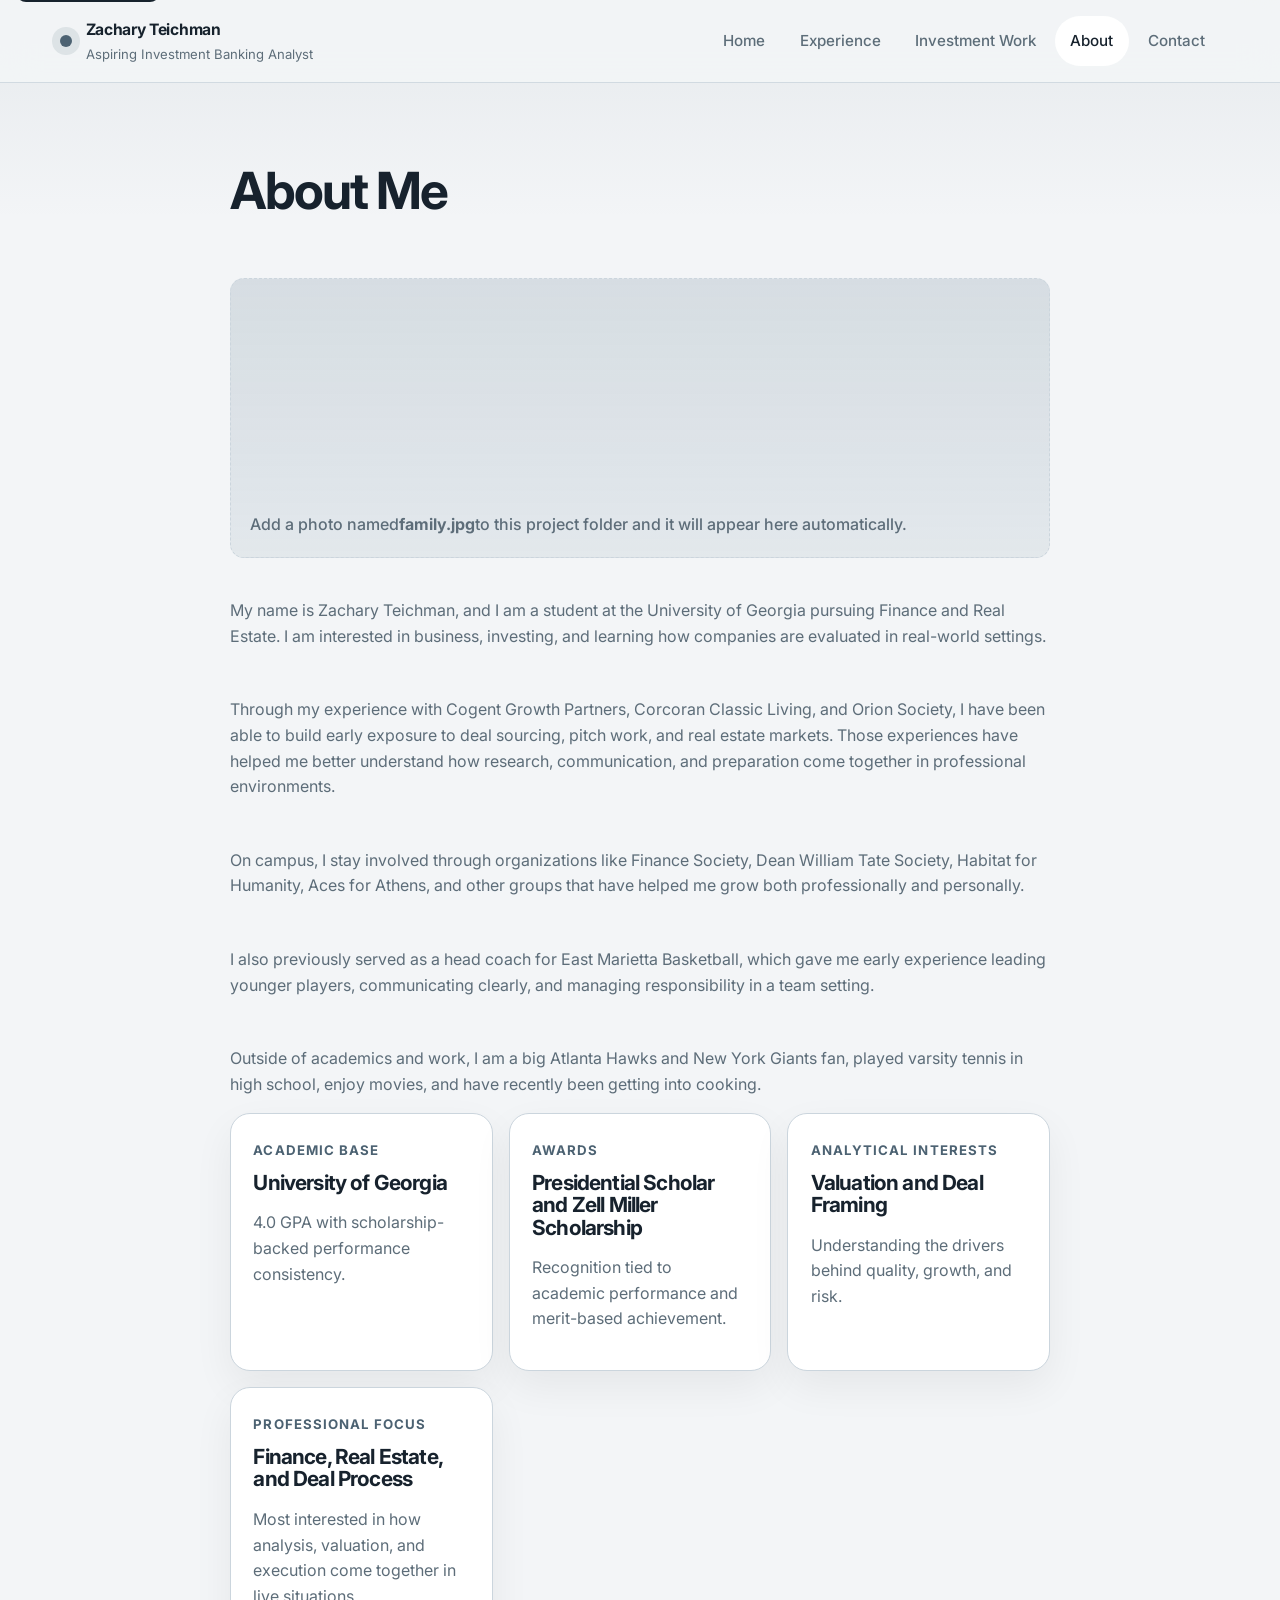
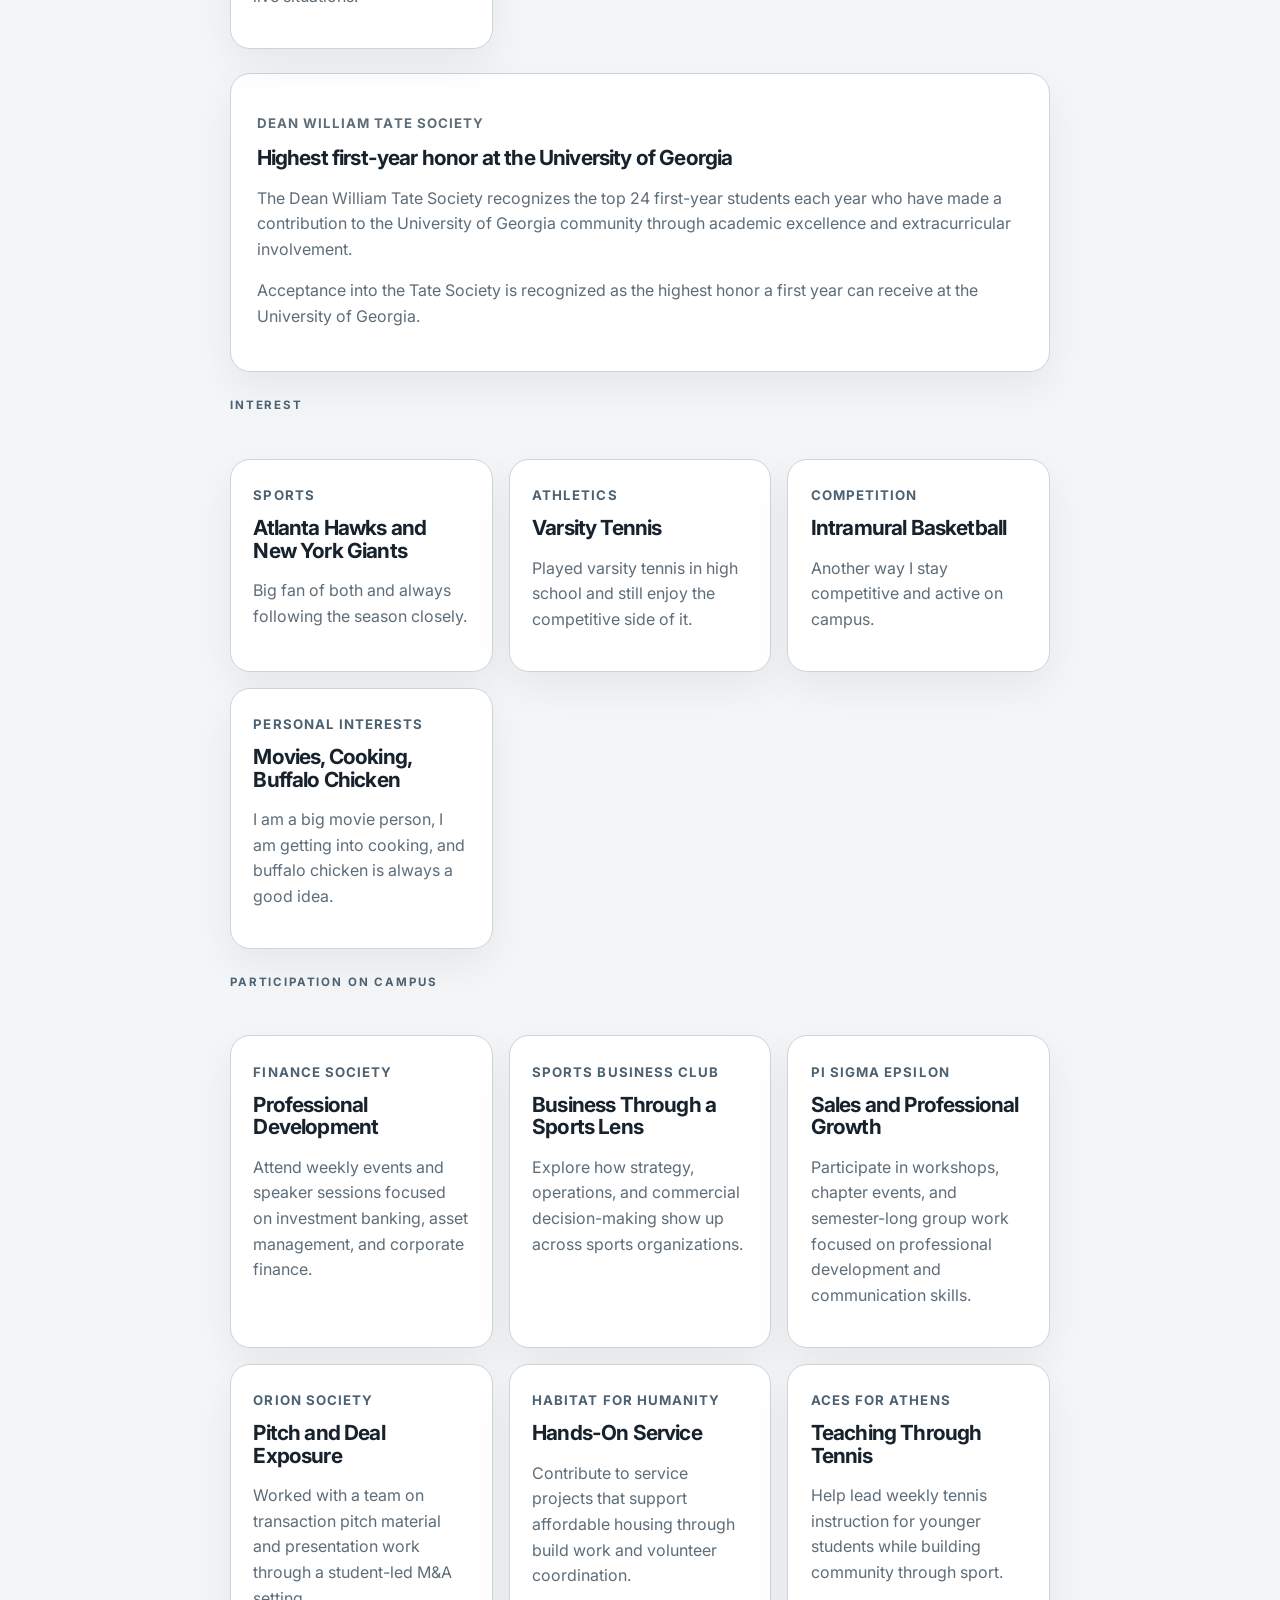
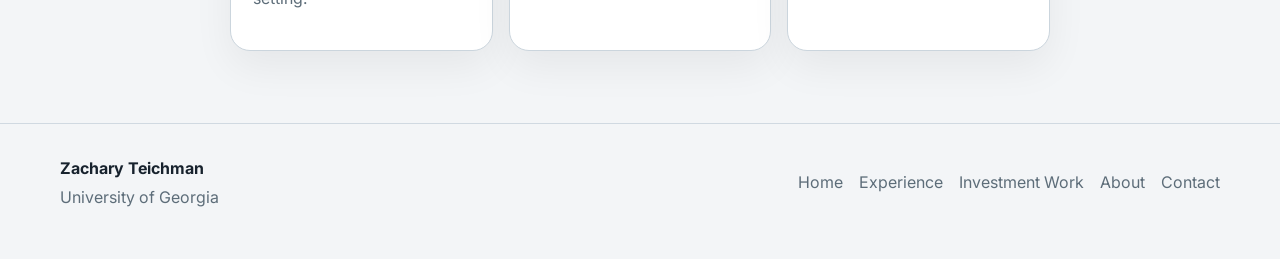
==== about.html @ c710f688 "Initial portfolio site" ====
<!DOCTYPE html>
<html lang="en">
  <head>
    <meta charset="UTF-8" />
    <meta name="viewport" content="width=device-width, initial-scale=1.0" />
    <title>About | Zachary Teichman</title>
    <meta
      name="description"
      content="About Zachary Teichman, an aspiring investment banking analyst focused on finance, valuation, and deal process."
    />
    <link rel="preconnect" href="https://fonts.googleapis.com" />
    <link rel="preconnect" href="https://fonts.gstatic.com" crossorigin />
    <link
      href="https://fonts.googleapis.com/css2?family=Inter:wght@400;500;600;700;800&display=swap"
      rel="stylesheet"
    />
    <link rel="stylesheet" href="styles.css" />
    <script defer src="script.js"></script>
  </head>
  <body data-page="about">
    <a class="skip-link" href="#main">Skip to content</a>
    <header class="site-header">
      <div class="container header-inner">
        <a class="brand" href="index.html" aria-label="Zachary Teichman home">
          <span class="brand-mark"></span>
          <span class="brand-text">
            <strong>Zachary Teichman</strong>
            <span>Aspiring Investment Banking Analyst</span>
          </span>
        </a>
        <button
          class="nav-toggle"
          type="button"
          aria-expanded="false"
          aria-controls="site-nav"
          aria-label="Open navigation"
        >
          <span></span>
          <span></span>
        </button>
        <nav class="site-nav" id="site-nav" aria-label="Primary">
          <a href="index.html">Home</a>
          <a href="experience.html">Experience</a>
          <a href="investment-work.html">Investment Work</a>
          <a href="about.html">About</a>
          <a href="contact.html">Contact</a>
        </nav>
      </div>
    </header>

    <main id="main" class="page-main">
      <section class="page-hero">
        <div class="container narrow">
          <h1>About Me</h1>
        </div>
      </section>

      <section class="section">
        <div class="container narrow">
          <section class="about-photo-block">
            <div class="about-photo-card">
              <img
                class="family-photo-image"
                src="family.jpg"
                alt="Zachary Teichman with family"
              />
              <div class="family-photo-placeholder">
                Add a photo named <strong>family.jpg</strong> to this project folder
                and it will appear here automatically.
              </div>
            </div>
          </section>

          <div class="body-copy">
            <p>
              My name is Zachary Teichman, and I am a student at the University of
              Georgia pursuing Finance and Real Estate. I am interested in business,
              investing, and learning how companies are evaluated in real-world
              settings.
            </p>
            <p>
              Through my experience with Cogent Growth Partners, Corcoran Classic
              Living, and Orion Society, I have been able to build early exposure to
              deal sourcing, pitch work, and real estate markets. Those experiences
              have helped me better understand how research, communication, and
              preparation come together in professional environments.
            </p>
            <p>
              On campus, I stay involved through organizations like Finance Society,
              Dean William Tate Society, Habitat for Humanity, Aces for Athens, and
              other groups that have helped me grow both professionally and
              personally.
            </p>
            <p>
              I also previously served as a head coach for East Marietta Basketball,
              which gave me early experience leading younger players, communicating
              clearly, and managing responsibility in a team setting.
            </p>
            <p>
              Outside of academics and work, I am a big Atlanta Hawks and New York
              Giants fan, played varsity tennis in high school, enjoy movies, and
              have recently been getting into cooking.
            </p>
          </div>

          <div class="detail-grid">
            <article class="info-card">
              <span class="info-kicker">Academic Base</span>
              <h3>University of Georgia</h3>
              <p>4.0 GPA with scholarship-backed performance consistency.</p>
            </article>
            <article class="info-card">
              <span class="info-kicker">Awards</span>
              <h3>Presidential Scholar and Zell Miller Scholarship</h3>
              <p>Recognition tied to academic performance and merit-based achievement.</p>
            </article>
            <article class="info-card">
              <span class="info-kicker">Analytical Interests</span>
              <h3>Valuation and Deal Framing</h3>
              <p>Understanding the drivers behind quality, growth, and risk.</p>
            </article>
            <article class="info-card">
              <span class="info-kicker">Professional Focus</span>
              <h3>Finance, Real Estate, and Deal Process</h3>
              <p>Most interested in how analysis, valuation, and execution come together in live situations.</p>
            </article>
          </div>

          <article class="analysis-card about-highlight">
            <div class="analysis-header">
              <div>
                <p class="info-kicker">Dean William Tate Society</p>
                <h2>Highest first-year honor at the University of Georgia</h2>
              </div>
            </div>
            <p>
              The Dean William Tate Society recognizes the top 24 first-year
              students each year who have made a contribution to the University of
              Georgia community through academic excellence and extracurricular
              involvement.
            </p>
            <p>
              Acceptance into the Tate Society is recognized as the highest honor a
              first year can receive at the University of Georgia.
            </p>
          </article>

          <section class="about-personal">
            <div class="section-heading">
              <p class="eyebrow">Interest</p>
            </div>
            <div class="detail-grid">
              <article class="info-card">
                <span class="info-kicker">Sports</span>
                <h3>Atlanta Hawks and New York Giants</h3>
                <p>Big fan of both and always following the season closely.</p>
              </article>
              <article class="info-card">
                <span class="info-kicker">Athletics</span>
                <h3>Varsity Tennis</h3>
                <p>Played varsity tennis in high school and still enjoy the competitive side of it.</p>
              </article>
              <article class="info-card">
                <span class="info-kicker">Competition</span>
                <h3>Intramural Basketball</h3>
                <p>Another way I stay competitive and active on campus.</p>
              </article>
              <article class="info-card">
                <span class="info-kicker">Personal Interests</span>
                <h3>Movies, Cooking, Buffalo Chicken</h3>
                <p>I am a big movie person, I am getting into cooking, and buffalo chicken is always a good idea.</p>
              </article>
            </div>
          </section>

          <section class="about-personal">
            <div class="section-heading">
              <p class="eyebrow">Participation on Campus</p>
            </div>
            <div class="detail-grid">
              <article class="info-card">
                <span class="info-kicker">Finance Society</span>
                <h3>Professional Development</h3>
                <p>
                  Attend weekly events and speaker sessions focused on investment
                  banking, asset management, and corporate finance.
                </p>
              </article>
              <article class="info-card">
                <span class="info-kicker">Sports Business Club</span>
                <h3>Business Through a Sports Lens</h3>
                <p>
                  Explore how strategy, operations, and commercial decision-making
                  show up across sports organizations.
                </p>
              </article>
              <article class="info-card">
                <span class="info-kicker">Pi Sigma Epsilon</span>
                <h3>Sales and Professional Growth</h3>
                <p>
                  Participate in workshops, chapter events, and semester-long group
                  work focused on professional development and communication skills.
                </p>
              </article>
              <article class="info-card">
                <span class="info-kicker">Orion Society</span>
                <h3>Pitch and Deal Exposure</h3>
                <p>
                  Worked with a team on transaction pitch material and presentation
                  work through a student-led M&amp;A setting.
                </p>
              </article>
              <article class="info-card">
                <span class="info-kicker">Habitat for Humanity</span>
                <h3>Hands-On Service</h3>
                <p>
                  Contribute to service projects that support affordable housing
                  through build work and volunteer coordination.
                </p>
              </article>
              <article class="info-card">
                <span class="info-kicker">Aces for Athens</span>
                <h3>Teaching Through Tennis</h3>
                <p>
                  Help lead weekly tennis instruction for younger students while
                  building community through sport.
                </p>
              </article>
            </div>
          </section>
        </div>
      </section>
    </main>

    <footer class="site-footer">
      <div class="container footer-inner">
        <div>
          <strong>Zachary Teichman</strong>
          <p>University of Georgia</p>
        </div>
        <div class="footer-links">
          <a href="index.html">Home</a>
          <a href="experience.html">Experience</a>
          <a href="investment-work.html">Investment Work</a>
          <a href="about.html">About</a>
          <a href="contact.html">Contact</a>
        </div>
      </div>
    </footer>
  </body>
</html>
---- styles.css ----
:root {
  --bg: #f3f5f7;
  --surface: #ffffff;
  --surface-alt: #e9eef2;
  --text: #17222d;
  --muted: #5d6d79;
  --line: #cbd5dd;
  --accent: #4c6272;
  --accent-soft: rgba(76, 98, 114, 0.12);
  --container: 1160px;
  --container-narrow: 820px;
  --radius: 20px;
  --shadow: 0 16px 40px rgba(20, 20, 20, 0.06);
}

*,
*::before,
*::after {
  box-sizing: border-box;
}

html {
  scroll-behavior: smooth;
}

body {
  margin: 0;
  min-width: 320px;
  font-family: "Inter", system-ui, sans-serif;
  background:
    linear-gradient(180deg, rgba(76, 98, 114, 0.08), transparent 220px),
    var(--bg);
  color: var(--text);
  line-height: 1.6;
}

a {
  color: inherit;
  text-decoration: none;
}

img {
  max-width: 100%;
  display: block;
}

button,
a {
  -webkit-tap-highlight-color: transparent;
}

.skip-link {
  position: absolute;
  left: 1rem;
  top: -3rem;
  padding: 0.75rem 1rem;
  background: var(--text);
  color: #fff;
  border-radius: 10px;
  z-index: 100;
}

.skip-link:focus {
  top: 1rem;
}

.container {
  width: min(calc(100% - 2rem), var(--container));
  margin: 0 auto;
}

.narrow {
  width: min(100%, var(--container-narrow));
}

.site-header {
  position: sticky;
  top: 0;
  z-index: 20;
  border-bottom: 1px solid rgba(203, 213, 221, 0.85);
  background: rgba(243, 245, 247, 0.9);
  backdrop-filter: blur(18px);
}

.header-inner {
  display: flex;
  align-items: center;
  justify-content: space-between;
  gap: 1rem;
  padding: 1rem 0;
}

.brand {
  display: inline-flex;
  align-items: center;
  gap: 0.85rem;
  min-width: 0;
}

.brand-mark {
  width: 12px;
  height: 12px;
  flex: 0 0 auto;
  border-radius: 999px;
  background: var(--accent);
  box-shadow: 0 0 0 8px var(--accent-soft);
}

.brand-text {
  display: grid;
  gap: 0.12rem;
}

.brand-text strong {
  font-size: 0.98rem;
  letter-spacing: -0.02em;
}

.brand-text span:last-child {
  color: var(--muted);
  font-size: 0.82rem;
}

.site-nav {
  display: flex;
  align-items: center;
  gap: 0.25rem;
}

.site-nav a {
  padding: 0.8rem 0.95rem;
  border-radius: 999px;
  color: var(--muted);
  font-size: 0.95rem;
  font-weight: 500;
  transition: color 180ms ease, background-color 180ms ease;
}

.site-nav a:hover,
.site-nav a:focus-visible,
.site-nav a.is-active {
  color: var(--text);
  background: var(--surface);
}

.nav-toggle {
  display: none;
  width: 48px;
  height: 48px;
  padding: 0;
  border: 1px solid var(--line);
  border-radius: 14px;
  background: var(--surface);
  align-items: center;
  justify-content: center;
  flex-direction: column;
  gap: 5px;
  cursor: pointer;
}

.nav-toggle span {
  width: 18px;
  height: 2px;
  background: var(--text);
  transition: transform 180ms ease, opacity 180ms ease;
}

.hero,
.page-hero {
  padding: 5rem 0 2.5rem;
}

.page-hero:has(h1:only-child) {
  padding-bottom: 1.25rem;
}

.hero-grid {
  display: grid;
  grid-template-columns: minmax(0, 1.45fr) minmax(300px, 0.8fr);
  gap: 2rem;
  align-items: end;
}

.hero-name-row {
  display: grid;
  grid-template-columns: minmax(0, 1fr) 220px;
  gap: 1.5rem;
  align-items: start;
}

.eyebrow {
  margin: 0 0 1rem;
  color: var(--accent);
  text-transform: uppercase;
  letter-spacing: 0.16em;
  font-size: 0.72rem;
  font-weight: 700;
}

h1,
h2,
h3 {
  margin: 0;
  letter-spacing: -0.04em;
  line-height: 1.08;
}

h1 {
  max-width: 11ch;
  font-size: clamp(3rem, 7vw, 5.9rem);
}

.hero-title {
  margin: 1rem 0 0.4rem;
  font-size: 1.2rem;
  font-weight: 700;
}

.hero-subtitle,
.hero-value,
.hero-note,
.page-intro,
.body-copy p,
.info-card p,
.feature-card p,
.work-card p,
.analysis-card p,
.bullet-list,
.idea-row span {
  color: var(--muted);
}

.hero-subtitle,
.hero-value,
.hero-note,
.page-intro {
  max-width: 62ch;
  font-size: 1.05rem;
}

.hero-value {
  margin-top: 1.25rem;
}

.hero-note {
  margin-top: 1rem;
}

.hero-actions {
  display: flex;
  flex-wrap: wrap;
  gap: 0.9rem;
  margin-top: 2rem;
}

.button {
  display: inline-flex;
  align-items: center;
  justify-content: center;
  min-height: 48px;
  padding: 0.9rem 1.25rem;
  border-radius: 999px;
  font-weight: 600;
  transition: transform 180ms ease, background-color 180ms ease, color 180ms ease;
}

.button:hover,
.button:focus-visible {
  transform: translateY(-1px);
}

.button-primary {
  background: var(--text);
  color: #fff;
}

.button-secondary {
  border: 1px solid var(--line);
  background: var(--surface);
}

.hero-panel,
.info-card,
.feature-card,
.work-card,
.analysis-card,
.contact-card,
.timeline-item {
  background: var(--surface);
  border: 1px solid var(--line);
  border-radius: var(--radius);
  box-shadow: var(--shadow);
}

.hero-panel {
  display: grid;
  gap: 1rem;
  padding: 1.5rem;
}

.snapshot-shell {
  display: grid;
  gap: 0.85rem;
}

.headshot-placeholder {
  min-height: 360px;
  display: flex;
  align-items: flex-end;
  padding: 1.2rem;
  border: 1px dashed var(--line);
  border-radius: calc(var(--radius) - 6px);
  background:
    linear-gradient(180deg, rgba(76, 98, 114, 0.12), rgba(23, 34, 45, 0.03)),
    var(--surface-alt);
  color: var(--muted);
  font-weight: 500;
}

.headshot-image {
  display: none;
  width: 100%;
  min-height: 360px;
  max-height: 460px;
  object-fit: cover;
  object-position: center top;
  border: 1px solid var(--line);
  border-radius: calc(var(--radius) - 6px);
}

.hero-headshot {
  min-height: auto;
  height: 260px;
  max-height: none;
  box-shadow: var(--shadow);
}

.hero-headshot-placeholder {
  min-height: 260px;
}

.panel-label,
.info-kicker,
.role-meta,
.text-link {
  font-size: 0.83rem;
  font-weight: 700;
  letter-spacing: 0.08em;
  text-transform: uppercase;
}

.panel-label,
.info-kicker {
  color: var(--accent);
}

.metric-list {
  display: grid;
  gap: 1rem;
  margin: 1rem 0 0;
}

.metric-list div {
  padding-top: 1rem;
  border-top: 1px solid var(--line);
}

.metric-list dt {
  margin-bottom: 0.35rem;
  font-size: 0.82rem;
  font-weight: 700;
  letter-spacing: 0.08em;
  text-transform: uppercase;
  color: var(--muted);
}

.metric-list dd {
  margin: 0;
  font-weight: 600;
}

.section {
  padding: 2.5rem 0;
}

.section-alt {
  background: linear-gradient(180deg, rgba(233, 238, 242, 0.92), rgba(233, 238, 242, 0.55));
  border-top: 1px solid rgba(203, 213, 221, 0.75);
  border-bottom: 1px solid rgba(203, 213, 221, 0.75);
}

.section-heading {
  display: grid;
  gap: 0.75rem;
  margin-bottom: 1.75rem;
}

.section-heading h2,
.page-hero h1 {
  max-width: 16ch;
  font-size: clamp(2rem, 4vw, 3.5rem);
}

.section-heading-inline {
  grid-template-columns: minmax(0, 1fr) auto;
  align-items: end;
}

.text-link {
  color: var(--text);
}

.proof-grid,
.feature-grid,
.work-grid,
.detail-grid {
  display: grid;
  grid-template-columns: repeat(12, minmax(0, 1fr));
  gap: 1rem;
}

.proof-grid .info-card {
  grid-column: span 4;
}

.feature-grid .feature-card,
.work-grid .work-card,
.detail-grid .info-card {
  grid-column: span 4;
}

.info-card,
.feature-card,
.work-card {
  padding: 1.4rem;
}

.info-card h3,
.feature-card h3,
.work-card h3,
.analysis-card h2,
.timeline-item h2 {
  margin-top: 0.6rem;
  font-size: 1.3rem;
}

.feature-index {
  display: inline-flex;
  align-items: center;
  justify-content: center;
  width: 2.4rem;
  height: 2.4rem;
  border-radius: 999px;
  background: var(--accent-soft);
  color: var(--accent);
  font-weight: 800;
}

.page-main {
  padding-bottom: 2rem;
}

.timeline {
  display: grid;
  gap: 1.25rem;
}

.timeline-item,
.analysis-card,
.contact-card {
  padding: 1.6rem;
}

.role-header,
.analysis-header,
.contact-row,
.idea-row {
  display: flex;
  align-items: baseline;
  justify-content: space-between;
  gap: 1rem;
}

.role-meta {
  color: var(--muted);
}

.bullet-list {
  margin: 1.25rem 0 0;
  padding-left: 1.2rem;
}

.bullet-list li + li {
  margin-top: 0.7rem;
}

.compact {
  margin-top: 0.85rem;
}

.analysis-card + .analysis-card {
  margin-top: 1rem;
}

.about-highlight,
.about-personal {
  margin-top: 1.5rem;
}

.about-photo-block {
  margin-bottom: 1.5rem;
}

.about-photo-card {
  overflow: hidden;
}

.family-photo-image {
  display: none;
  width: 100%;
  max-height: 520px;
  object-fit: cover;
  object-position: center;
  border-radius: calc(var(--radius) - 2px);
}

.family-photo-placeholder {
  display: flex;
  align-items: flex-end;
  min-height: 280px;
  padding: 1.2rem;
  border: 1px dashed var(--line);
  border-radius: calc(var(--radius) - 6px);
  background:
    linear-gradient(180deg, rgba(76, 98, 114, 0.12), rgba(23, 34, 45, 0.03)),
    var(--surface-alt);
  color: var(--muted);
  font-weight: 500;
}

.analysis-grid {
  display: grid;
  grid-template-columns: repeat(2, minmax(0, 1fr));
  gap: 1.25rem;
  margin-top: 1.25rem;
}

.analysis-grid section {
  padding-top: 1rem;
  border-top: 1px solid var(--line);
}

.analysis-grid h3 {
  font-size: 1rem;
}

.idea-list {
  display: grid;
  gap: 0.9rem;
  margin-top: 1.25rem;
}

.idea-row {
  padding-top: 0.9rem;
  border-top: 1px solid var(--line);
}

.body-copy {
  display: grid;
  gap: 1rem;
}

.contact-card {
  display: grid;
  gap: 1rem;
}

.contact-row {
  padding-top: 0.9rem;
  border-top: 1px solid var(--line);
}

.contact-row:first-child {
  padding-top: 0;
  border-top: 0;
}

.contact-row span {
  color: var(--muted);
  text-transform: uppercase;
  letter-spacing: 0.08em;
  font-size: 0.8rem;
  font-weight: 700;
}

.contact-row a {
  font-weight: 600;
  color: var(--accent);
  text-decoration: underline;
  text-decoration-color: rgba(76, 98, 114, 0.35);
  text-underline-offset: 0.18em;
  transition: color 180ms ease, text-decoration-color 180ms ease;
}

.contact-row a:hover,
.contact-row a:focus-visible {
  color: var(--text);
  text-decoration-color: var(--accent);
}

.site-footer {
  padding: 2rem 0 3rem;
  border-top: 1px solid rgba(203, 213, 221, 0.85);
}

.footer-inner {
  display: flex;
  align-items: center;
  justify-content: space-between;
  gap: 1rem;
}

.footer-inner p {
  margin: 0.25rem 0 0;
  color: var(--muted);
}

.footer-links {
  display: flex;
  flex-wrap: wrap;
  justify-content: flex-end;
  gap: 1rem;
  color: var(--muted);
}

:focus-visible {
  outline: 3px solid rgba(76, 98, 114, 0.35);
  outline-offset: 3px;
}

@media (max-width: 960px) {
  .hero-grid,
  .section-heading-inline,
  .analysis-grid {
    grid-template-columns: 1fr;
  }

  .hero-name-row {
    grid-template-columns: 1fr;
  }

  .hero-headshot,
  .hero-headshot-placeholder {
    max-width: 260px;
  }

  .proof-grid .info-card,
  .feature-grid .feature-card,
  .work-grid .work-card,
  .detail-grid .info-card {
    grid-column: span 6;
  }
}

@media (max-width: 760px) {
  .site-nav {
    position: absolute;
    inset: calc(100% + 0.75rem) 1rem auto;
    display: none;
    flex-direction: column;
    align-items: stretch;
    padding: 0.75rem;
    border: 1px solid var(--line);
    border-radius: 18px;
    background: rgba(255, 255, 255, 0.96);
    box-shadow: var(--shadow);
  }

  .site-nav.is-open {
    display: flex;
  }

  .site-nav a {
    border-radius: 12px;
  }

  .nav-toggle {
    display: inline-flex;
  }

  .brand-text span:last-child {
    display: none;
  }

  .hero,
  .page-hero {
    padding-top: 3.75rem;
  }

  .proof-grid .info-card,
  .feature-grid .feature-card,
  .work-grid .work-card,
  .detail-grid .info-card {
    grid-column: 1 / -1;
  }

  .role-header,
  .analysis-header,
  .contact-row,
  .idea-row,
  .footer-inner {
    flex-direction: column;
    align-items: flex-start;
  }

  .footer-links {
    justify-content: flex-start;
  }
}

@media (prefers-reduced-motion: reduce) {
  html {
    scroll-behavior: auto;
  }

  *,
  *::before,
  *::after {
    animation: none !important;
    transition: none !important;
  }
}
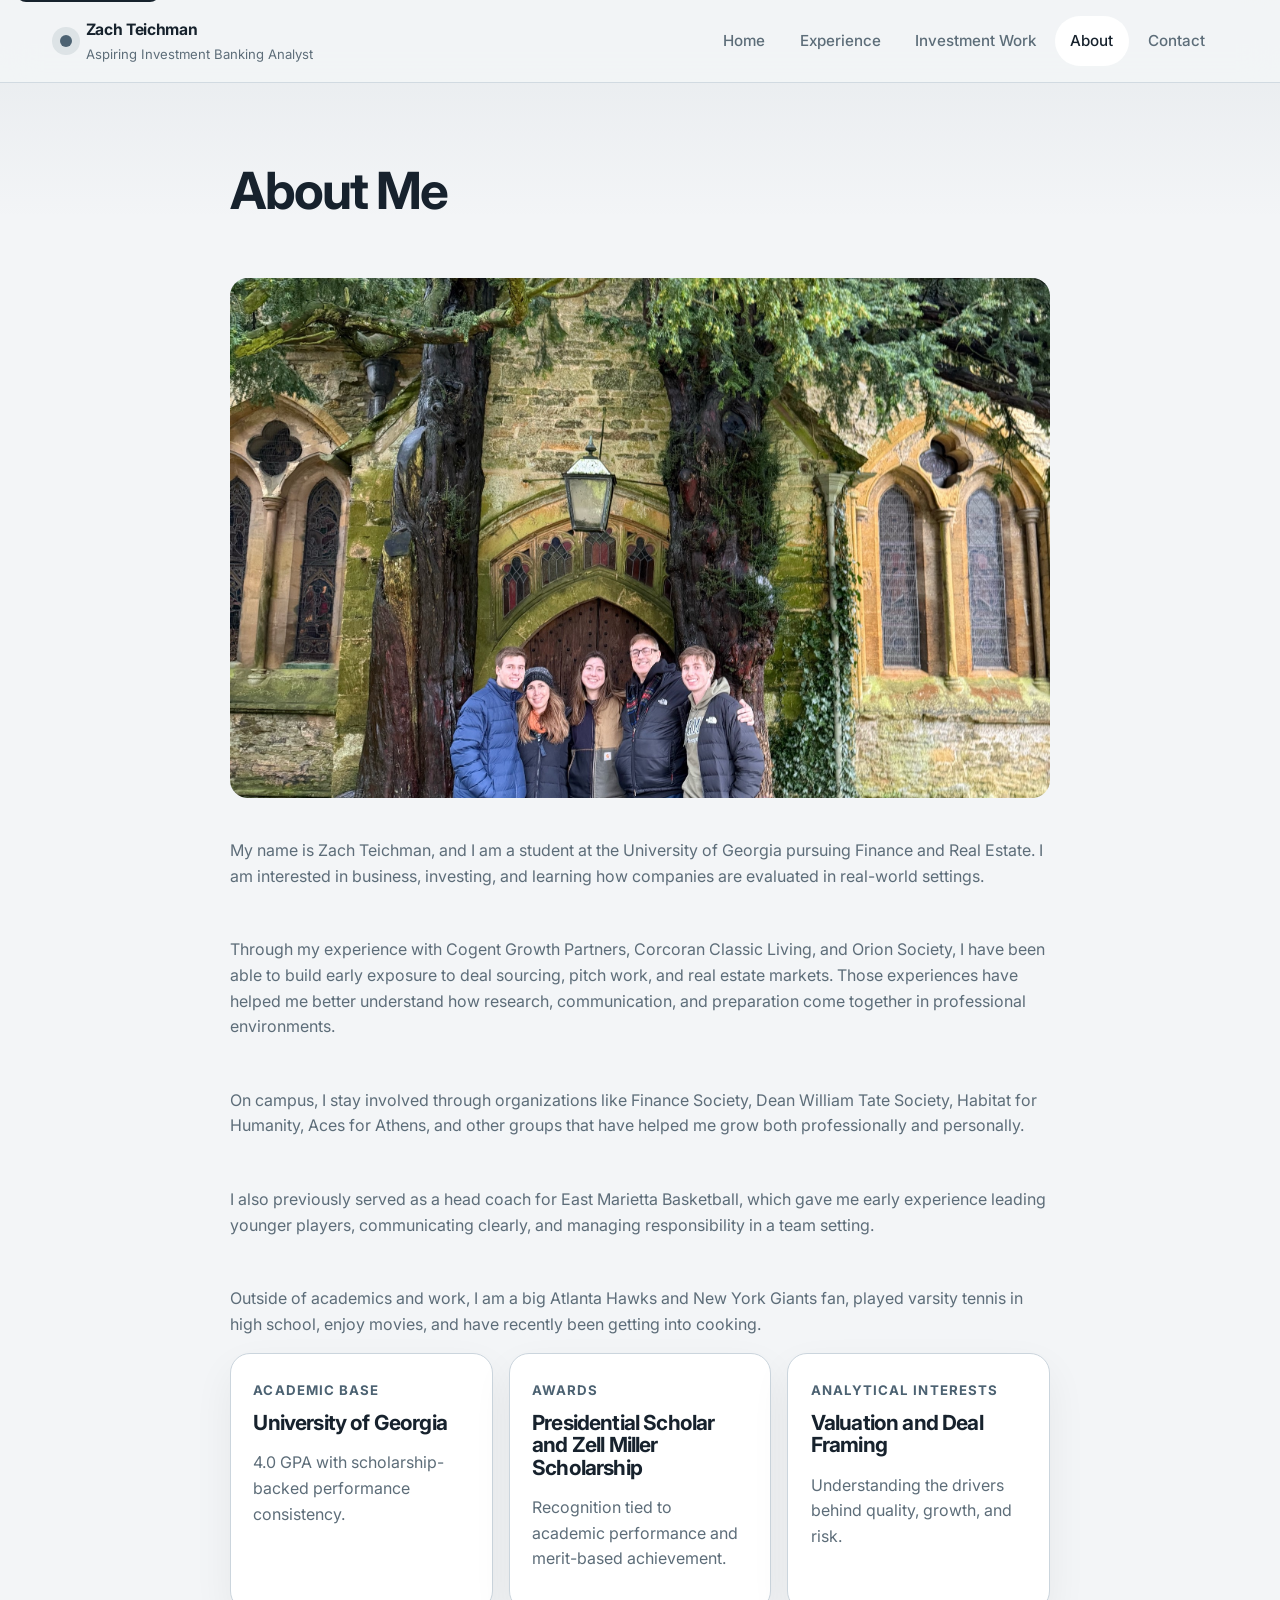
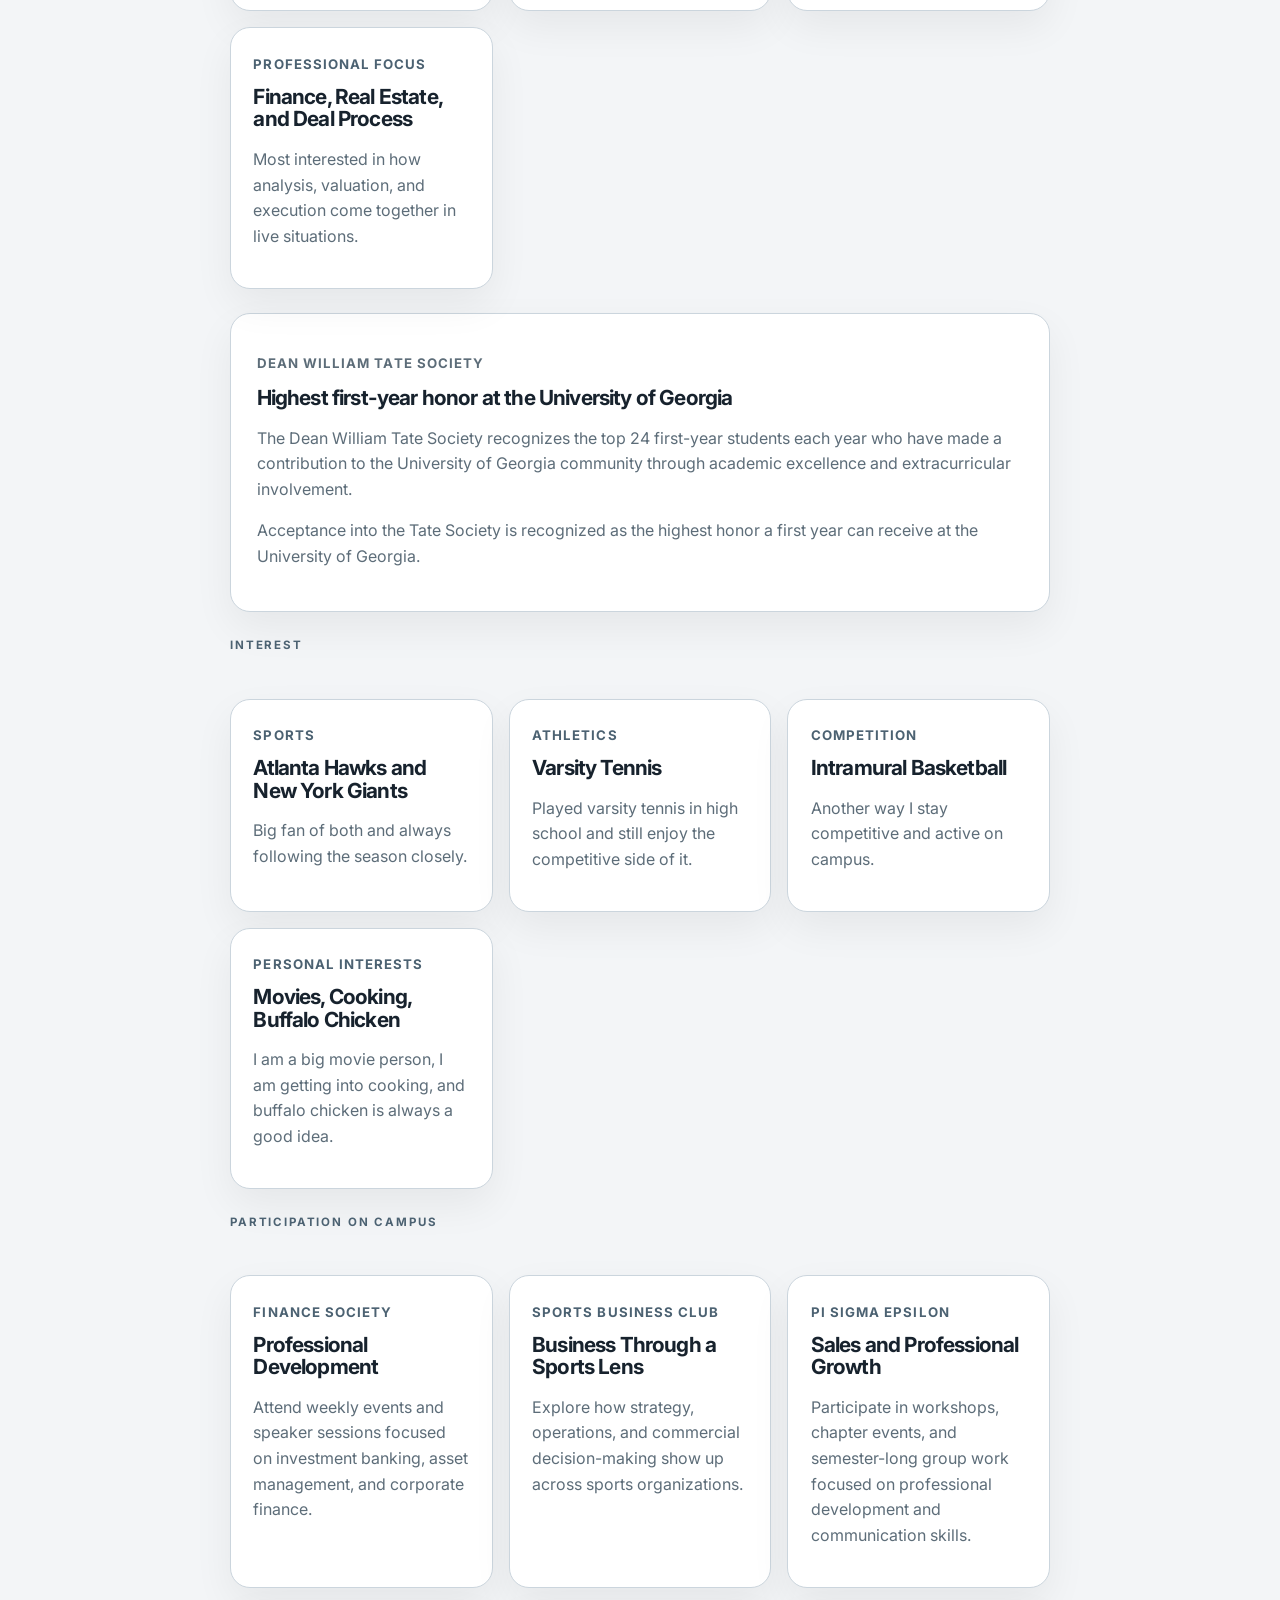
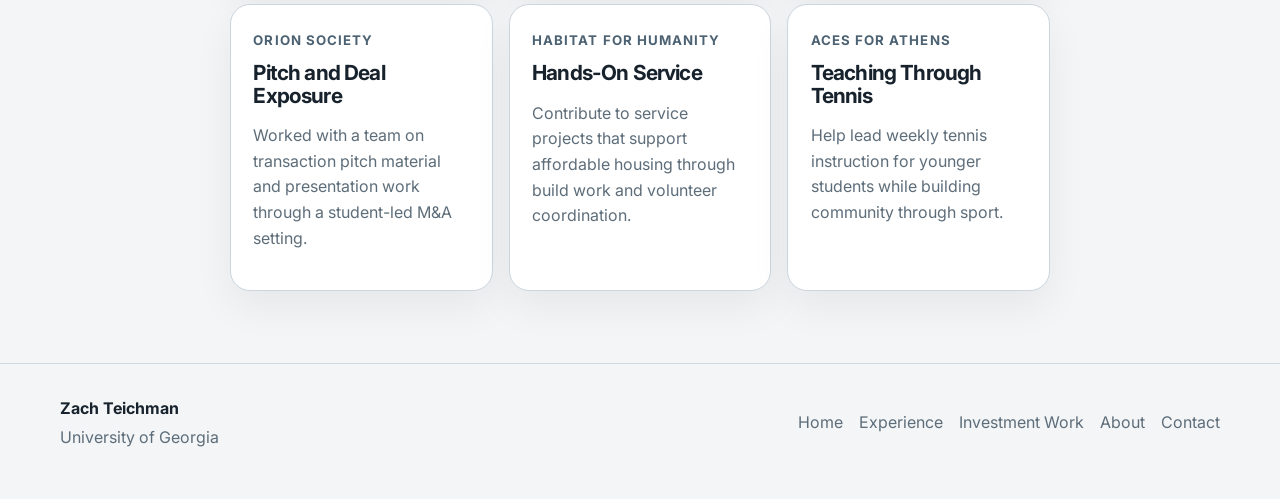
==== commit 3a13942f: "Change display name to Zach Teichman" ====
--- a/about.html
+++ b/about.html
@@ -3,10 +3,10 @@
   <head>
     <meta charset="UTF-8" />
     <meta name="viewport" content="width=device-width, initial-scale=1.0" />
-    <title>About | Zachary Teichman</title>
+    <title>About | Zach Teichman</title>
     <meta
       name="description"
-      content="About Zachary Teichman, an aspiring investment banking analyst focused on finance, valuation, and deal process."
+      content="About Zach Teichman, an aspiring investment banking analyst focused on finance, valuation, and deal process."
     />
     <link rel="preconnect" href="https://fonts.googleapis.com" />
     <link rel="preconnect" href="https://fonts.gstatic.com" crossorigin />
@@ -21,10 +21,10 @@
     <a class="skip-link" href="#main">Skip to content</a>
     <header class="site-header">
       <div class="container header-inner">
-        <a class="brand" href="index.html" aria-label="Zachary Teichman home">
+        <a class="brand" href="index.html" aria-label="Zach Teichman home">
           <span class="brand-mark"></span>
           <span class="brand-text">
-            <strong>Zachary Teichman</strong>
+            <strong>Zach Teichman</strong>
             <span>Aspiring Investment Banking Analyst</span>
           </span>
         </a>
@@ -62,7 +62,7 @@
               <img
                 class="family-photo-image"
                 src="family.jpg"
-                alt="Zachary Teichman with family"
+                alt="Zach Teichman with family"
               />
               <div class="family-photo-placeholder">
                 Add a photo named <strong>family.jpg</strong> to this project folder
@@ -73,7 +73,7 @@
 
           <div class="body-copy">
             <p>
-              My name is Zachary Teichman, and I am a student at the University of
+              My name is Zach Teichman, and I am a student at the University of
               Georgia pursuing Finance and Real Estate. I am interested in business,
               investing, and learning how companies are evaluated in real-world
               settings.
@@ -235,7 +235,7 @@
     <footer class="site-footer">
       <div class="container footer-inner">
         <div>
-          <strong>Zachary Teichman</strong>
+          <strong>Zach Teichman</strong>
           <p>University of Georgia</p>
         </div>
         <div class="footer-links">
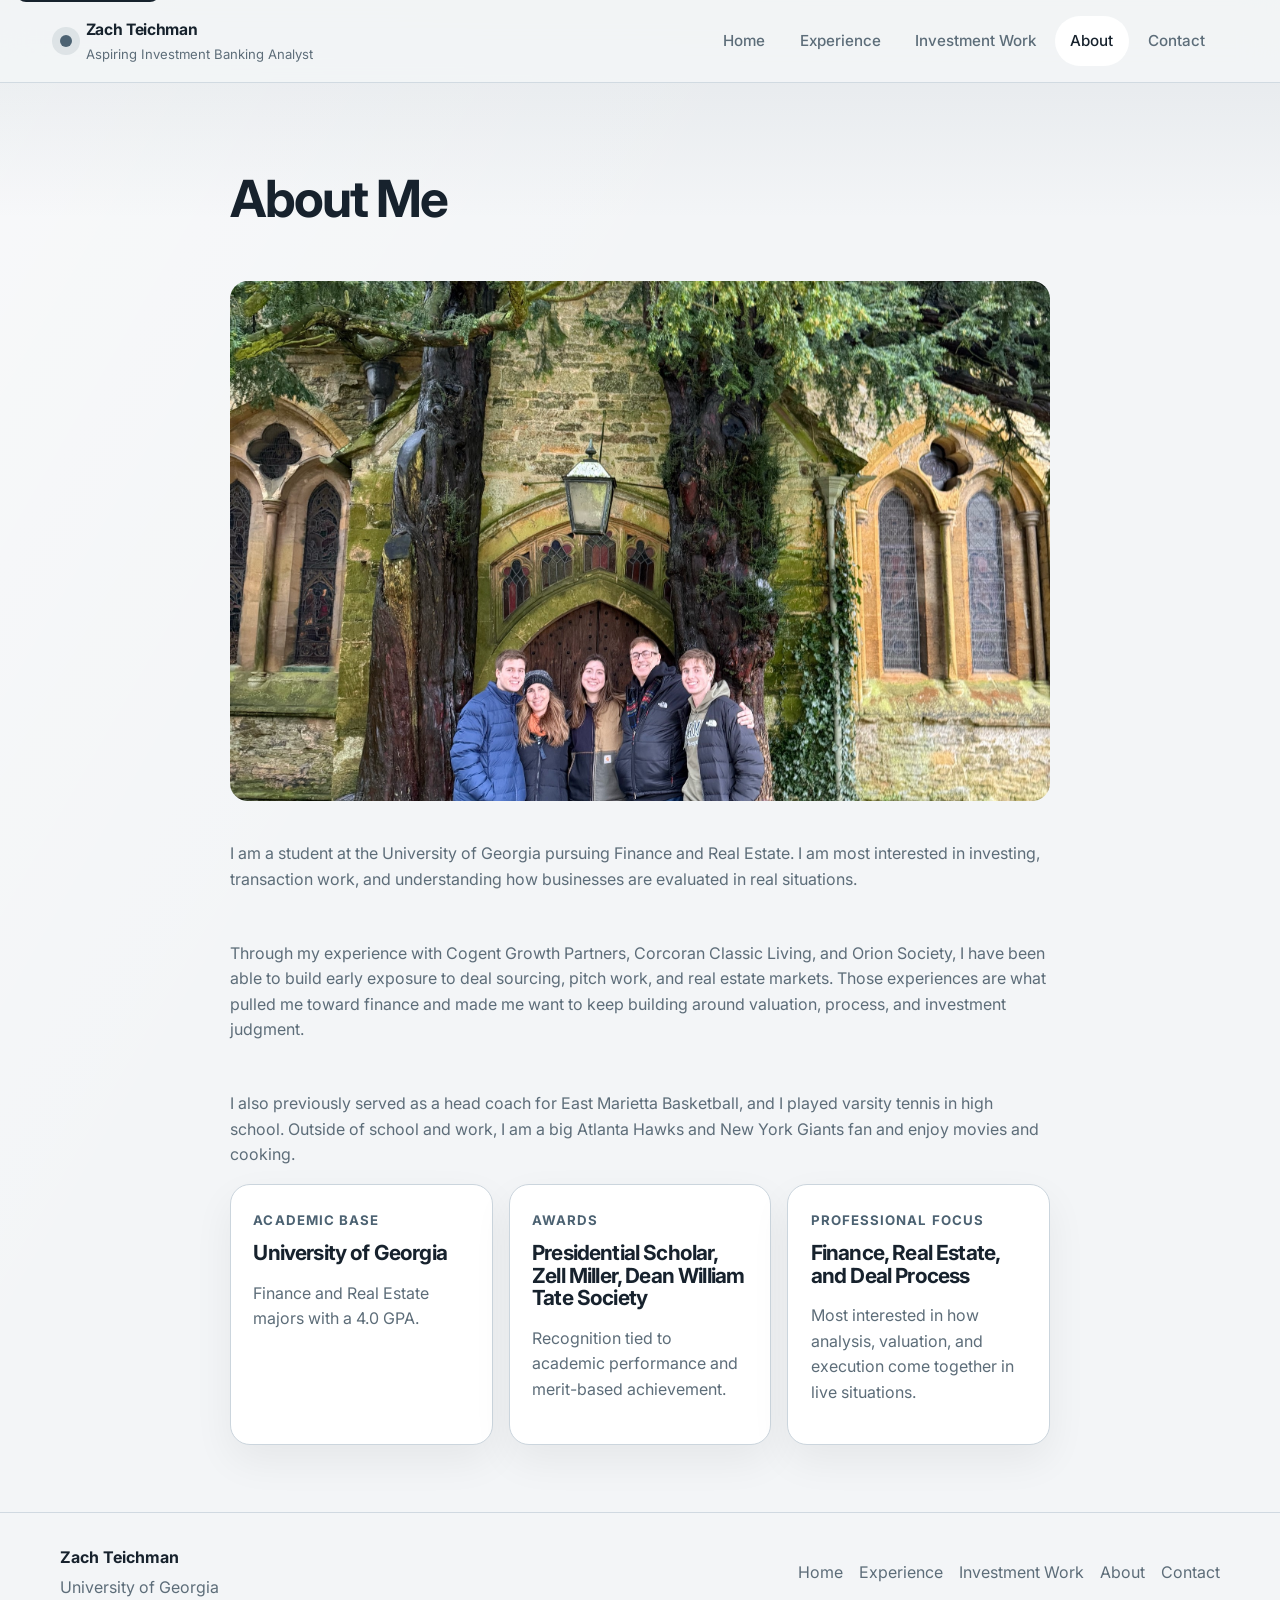
==== commit a424bc33: "Tighten about page" ====
--- a/about.html
+++ b/about.html
@@ -73,33 +73,22 @@
 
           <div class="body-copy">
             <p>
-              My name is Zach Teichman, and I am a student at the University of
-              Georgia pursuing Finance and Real Estate. I am interested in business,
-              investing, and learning how companies are evaluated in real-world
-              settings.
+              I am a student at the University of Georgia pursuing Finance and Real
+              Estate. I am most interested in investing, transaction work, and
+              understanding how businesses are evaluated in real situations.
             </p>
             <p>
               Through my experience with Cogent Growth Partners, Corcoran Classic
               Living, and Orion Society, I have been able to build early exposure to
               deal sourcing, pitch work, and real estate markets. Those experiences
-              have helped me better understand how research, communication, and
-              preparation come together in professional environments.
-            </p>
-            <p>
-              On campus, I stay involved through organizations like Finance Society,
-              Dean William Tate Society, Habitat for Humanity, Aces for Athens, and
-              other groups that have helped me grow both professionally and
-              personally.
+              are what pulled me toward finance and made me want to keep building
+              around valuation, process, and investment judgment.
             </p>
             <p>
               I also previously served as a head coach for East Marietta Basketball,
-              which gave me early experience leading younger players, communicating
-              clearly, and managing responsibility in a team setting.
-            </p>
-            <p>
-              Outside of academics and work, I am a big Atlanta Hawks and New York
-              Giants fan, played varsity tennis in high school, enjoy movies, and
-              have recently been getting into cooking.
+              and I played varsity tennis in high school. Outside of school and
+              work, I am a big Atlanta Hawks and New York Giants fan and enjoy
+              movies and cooking.
             </p>
           </div>
 
@@ -107,17 +96,12 @@
             <article class="info-card">
               <span class="info-kicker">Academic Base</span>
               <h3>University of Georgia</h3>
-              <p>4.0 GPA with scholarship-backed performance consistency.</p>
+              <p>Finance and Real Estate majors with a 4.0 GPA.</p>
             </article>
             <article class="info-card">
               <span class="info-kicker">Awards</span>
-              <h3>Presidential Scholar and Zell Miller Scholarship</h3>
+              <h3>Presidential Scholar, Zell Miller, Dean William Tate Society</h3>
               <p>Recognition tied to academic performance and merit-based achievement.</p>
-            </article>
-            <article class="info-card">
-              <span class="info-kicker">Analytical Interests</span>
-              <h3>Valuation and Deal Framing</h3>
-              <p>Understanding the drivers behind quality, growth, and risk.</p>
             </article>
             <article class="info-card">
               <span class="info-kicker">Professional Focus</span>
@@ -125,109 +109,6 @@
               <p>Most interested in how analysis, valuation, and execution come together in live situations.</p>
             </article>
           </div>
-
-          <article class="analysis-card about-highlight">
-            <div class="analysis-header">
-              <div>
-                <p class="info-kicker">Dean William Tate Society</p>
-                <h2>Highest first-year honor at the University of Georgia</h2>
-              </div>
-            </div>
-            <p>
-              The Dean William Tate Society recognizes the top 24 first-year
-              students each year who have made a contribution to the University of
-              Georgia community through academic excellence and extracurricular
-              involvement.
-            </p>
-            <p>
-              Acceptance into the Tate Society is recognized as the highest honor a
-              first year can receive at the University of Georgia.
-            </p>
-          </article>
-
-          <section class="about-personal">
-            <div class="section-heading">
-              <p class="eyebrow">Interest</p>
-            </div>
-            <div class="detail-grid">
-              <article class="info-card">
-                <span class="info-kicker">Sports</span>
-                <h3>Atlanta Hawks and New York Giants</h3>
-                <p>Big fan of both and always following the season closely.</p>
-              </article>
-              <article class="info-card">
-                <span class="info-kicker">Athletics</span>
-                <h3>Varsity Tennis</h3>
-                <p>Played varsity tennis in high school and still enjoy the competitive side of it.</p>
-              </article>
-              <article class="info-card">
-                <span class="info-kicker">Competition</span>
-                <h3>Intramural Basketball</h3>
-                <p>Another way I stay competitive and active on campus.</p>
-              </article>
-              <article class="info-card">
-                <span class="info-kicker">Personal Interests</span>
-                <h3>Movies, Cooking, Buffalo Chicken</h3>
-                <p>I am a big movie person, I am getting into cooking, and buffalo chicken is always a good idea.</p>
-              </article>
-            </div>
-          </section>
-
-          <section class="about-personal">
-            <div class="section-heading">
-              <p class="eyebrow">Participation on Campus</p>
-            </div>
-            <div class="detail-grid">
-              <article class="info-card">
-                <span class="info-kicker">Finance Society</span>
-                <h3>Professional Development</h3>
-                <p>
-                  Attend weekly events and speaker sessions focused on investment
-                  banking, asset management, and corporate finance.
-                </p>
-              </article>
-              <article class="info-card">
-                <span class="info-kicker">Sports Business Club</span>
-                <h3>Business Through a Sports Lens</h3>
-                <p>
-                  Explore how strategy, operations, and commercial decision-making
-                  show up across sports organizations.
-                </p>
-              </article>
-              <article class="info-card">
-                <span class="info-kicker">Pi Sigma Epsilon</span>
-                <h3>Sales and Professional Growth</h3>
-                <p>
-                  Participate in workshops, chapter events, and semester-long group
-                  work focused on professional development and communication skills.
-                </p>
-              </article>
-              <article class="info-card">
-                <span class="info-kicker">Orion Society</span>
-                <h3>Pitch and Deal Exposure</h3>
-                <p>
-                  Worked with a team on transaction pitch material and presentation
-                  work through a student-led M&amp;A setting.
-                </p>
-              </article>
-              <article class="info-card">
-                <span class="info-kicker">Habitat for Humanity</span>
-                <h3>Hands-On Service</h3>
-                <p>
-                  Contribute to service projects that support affordable housing
-                  through build work and volunteer coordination.
-                </p>
-              </article>
-              <article class="info-card">
-                <span class="info-kicker">Aces for Athens</span>
-                <h3>Teaching Through Tennis</h3>
-                <p>
-                  Help lead weekly tennis instruction for younger students while
-                  building community through sport.
-                </p>
-              </article>
-            </div>
-          </section>
         </div>
       </section>
     </main>
--- a/styles.css
+++ b/styles.css
@@ -28,7 +28,8 @@
   min-width: 320px;
   font-family: "Inter", system-ui, sans-serif;
   background:
-    linear-gradient(180deg, rgba(76, 98, 114, 0.08), transparent 220px),
+    linear-gradient(180deg, rgba(76, 98, 114, 0.1), transparent 220px),
+    linear-gradient(120deg, rgba(255, 255, 255, 0.4), transparent 38%),
     var(--bg);
   color: var(--text);
   line-height: 1.6;
@@ -167,7 +168,7 @@
 
 .hero,
 .page-hero {
-  padding: 5rem 0 2.5rem;
+  padding: 5.5rem 0 2rem;
 }
 
 .page-hero:has(h1:only-child) {
@@ -178,13 +179,13 @@
   display: grid;
   grid-template-columns: minmax(0, 1.45fr) minmax(300px, 0.8fr);
   gap: 2rem;
-  align-items: end;
+  align-items: start;
 }
 
 .hero-name-row {
   display: grid;
-  grid-template-columns: minmax(0, 1fr) 220px;
-  gap: 1.5rem;
+  grid-template-columns: minmax(0, 1fr) 250px;
+  gap: 1.75rem;
   align-items: start;
 }
 
@@ -211,9 +212,12 @@
 }
 
 .hero-title {
-  margin: 1rem 0 0.4rem;
-  font-size: 1.2rem;
+  margin: 0.9rem 0 0.3rem;
+  font-size: 1.12rem;
   font-weight: 700;
+  color: var(--text);
+  text-transform: uppercase;
+  letter-spacing: 0.08em;
 }
 
 .hero-subtitle,
@@ -235,15 +239,18 @@
 .hero-note,
 .page-intro {
   max-width: 62ch;
-  font-size: 1.05rem;
+  font-size: 1.04rem;
 }
 
 .hero-value {
-  margin-top: 1.25rem;
+  margin-top: 1rem;
+  color: var(--text);
+  font-size: 1.22rem;
+  line-height: 1.42;
 }
 
 .hero-note {
-  margin-top: 1rem;
+  margin-top: 0.9rem;
 }
 
 .hero-actions {
@@ -296,6 +303,9 @@
   display: grid;
   gap: 1rem;
   padding: 1.5rem;
+  align-self: start;
+  margin-top: 1rem;
+  background: linear-gradient(180deg, rgba(255, 255, 255, 0.96), rgba(233, 238, 242, 0.85));
 }
 
 .snapshot-shell {
@@ -330,13 +340,18 @@
 
 .hero-headshot {
   min-height: auto;
-  height: 260px;
+  height: 320px;
   max-height: none;
-  box-shadow: var(--shadow);
+  padding: 0.55rem;
+  background: rgba(255, 255, 255, 0.78);
+  border: 1px solid rgba(203, 213, 221, 0.95);
+  border-radius: 26px;
+  box-shadow: 0 22px 50px rgba(20, 20, 20, 0.12);
+  transform: translateY(0.6rem);
 }
 
 .hero-headshot-placeholder {
-  min-height: 260px;
+  min-height: 320px;
 }
 
 .panel-label,
@@ -380,13 +395,24 @@
 }
 
 .section {
-  padding: 2.5rem 0;
+  padding: 2.2rem 0;
 }
 
 .section-alt {
   background: linear-gradient(180deg, rgba(233, 238, 242, 0.92), rgba(233, 238, 242, 0.55));
   border-top: 1px solid rgba(203, 213, 221, 0.75);
   border-bottom: 1px solid rgba(203, 213, 221, 0.75);
+  position: relative;
+}
+
+.section-alt::before {
+  content: "";
+  position: absolute;
+  inset: 0;
+  background:
+    linear-gradient(90deg, rgba(76, 98, 114, 0.07), transparent 18%),
+    linear-gradient(180deg, transparent, rgba(255, 255, 255, 0.45));
+  pointer-events: none;
 }
 
 .section-heading {
@@ -398,7 +424,7 @@
 .section-heading h2,
 .page-hero h1 {
   max-width: 16ch;
-  font-size: clamp(2rem, 4vw, 3.5rem);
+  font-size: clamp(2.1rem, 4vw, 3.7rem);
 }
 
 .section-heading-inline {
@@ -456,6 +482,176 @@
   font-weight: 800;
 }
 
+.proof-strip {
+  display: grid;
+  grid-template-columns: repeat(4, minmax(0, 1fr));
+  gap: 1rem;
+  padding: 1rem 0 0.2rem;
+  border-top: 1px solid rgba(203, 213, 221, 0.8);
+}
+
+.proof-item {
+  padding: 1.3rem 1.4rem;
+  border-top: 2px solid var(--accent);
+  background: rgba(255, 255, 255, 0.62);
+  border-radius: 18px;
+  backdrop-filter: blur(12px);
+  box-shadow: var(--shadow);
+  transition: transform 220ms ease, box-shadow 220ms ease;
+}
+
+.proof-item:hover {
+  transform: translateY(-2px);
+  box-shadow: 0 20px 46px rgba(20, 20, 20, 0.09);
+}
+
+.proof-item span {
+  display: block;
+  margin-bottom: 0.6rem;
+  color: var(--muted);
+  text-transform: uppercase;
+  letter-spacing: 0.09em;
+  font-size: 0.74rem;
+  font-weight: 700;
+}
+
+.proof-item strong {
+  display: block;
+  font-size: 1.12rem;
+  letter-spacing: -0.03em;
+}
+
+.proof-item p {
+  margin: 0.35rem 0 0;
+  color: var(--muted);
+}
+
+.credibility-layout {
+  display: grid;
+  grid-template-columns: minmax(0, 1.35fr) minmax(280px, 0.8fr);
+  gap: 1.25rem;
+  align-items: start;
+}
+
+.credentials-list {
+  display: grid;
+  gap: 1rem;
+  padding: 1rem 0 0;
+  border-top: 1px solid rgba(203, 213, 221, 0.8);
+}
+
+.credential-row {
+  display: grid;
+  grid-template-columns: auto minmax(0, 1fr);
+  gap: 1rem;
+  align-items: start;
+  padding: 1.1rem 0;
+  border-top: 1px solid rgba(203, 213, 221, 0.9);
+  transition: transform 220ms ease;
+}
+
+.credential-row:first-child {
+  padding-top: 0;
+  border-top: 0;
+}
+
+.credential-row:hover {
+  transform: translateX(4px);
+}
+
+.credential-row h3 {
+  font-size: 1.18rem;
+}
+
+.credential-row p {
+  margin: 0.45rem 0 0;
+  color: var(--muted);
+}
+
+.focus-panel {
+  padding: 1.5rem;
+  background: linear-gradient(180deg, rgba(255, 255, 255, 0.88), rgba(233, 238, 242, 0.72));
+  border: 1px solid var(--line);
+  border-radius: var(--radius);
+  box-shadow: var(--shadow);
+}
+
+.focus-panel h3 {
+  margin-top: 0.25rem;
+  font-size: 1.45rem;
+}
+
+.clean-list {
+  margin: 1rem 0 0;
+  padding-left: 1.1rem;
+  color: var(--muted);
+}
+
+.clean-list li + li {
+  margin-top: 0.65rem;
+}
+
+.featured-work-layout {
+  display: grid;
+  grid-template-columns: minmax(0, 1.15fr) minmax(0, 0.85fr);
+  gap: 1rem;
+  align-items: stretch;
+}
+
+.spotlight-card {
+  padding: 1.55rem;
+  background: var(--surface);
+  border: 1px solid var(--line);
+  border-radius: var(--radius);
+  box-shadow: var(--shadow);
+  transition: transform 220ms ease, box-shadow 220ms ease;
+}
+
+.spotlight-card:hover {
+  transform: translateY(-2px);
+  box-shadow: 0 20px 50px rgba(20, 20, 20, 0.09);
+}
+
+.spotlight-primary {
+  background: linear-gradient(180deg, rgba(255, 255, 255, 0.94), rgba(233, 238, 242, 0.8));
+  position: relative;
+}
+
+.spotlight-primary::after {
+  content: "";
+  position: absolute;
+  inset: 1rem auto 1rem 0;
+  width: 3px;
+  border-radius: 999px;
+  background: linear-gradient(180deg, var(--accent), transparent);
+}
+
+.spotlight-header h3 {
+  margin-top: 0.45rem;
+  font-size: 1.7rem;
+}
+
+.spotlight-summary {
+  margin: 1rem 0 0;
+  color: var(--text);
+  font-size: 1.08rem;
+  line-height: 1.5;
+}
+
+.feature-project-card {
+  background: linear-gradient(180deg, rgba(255, 255, 255, 0.94), rgba(233, 238, 242, 0.82));
+  position: relative;
+}
+
+.feature-project-card::before {
+  content: "";
+  position: absolute;
+  inset: 0 auto 0 0;
+  width: 4px;
+  background: linear-gradient(180deg, var(--accent), rgba(76, 98, 114, 0.08));
+  border-radius: var(--radius) 0 0 var(--radius);
+}
+
 .page-main {
   padding-bottom: 2rem;
 }
@@ -554,6 +750,59 @@
   font-size: 1rem;
 }
 
+.resource-links {
+  display: grid;
+  gap: 0.85rem;
+  margin-top: 1.25rem;
+  padding-top: 1rem;
+  border-top: 1px solid var(--line);
+}
+
+.pitch-banner {
+  display: grid;
+  grid-template-columns: minmax(0, 0.7fr) minmax(0, 1fr);
+  gap: 1.25rem;
+  padding: 1.25rem 1.4rem;
+  margin-bottom: 1rem;
+  background: linear-gradient(180deg, rgba(233, 238, 242, 0.82), rgba(255, 255, 255, 0.88));
+  border: 1px solid var(--line);
+  border-radius: 18px;
+}
+
+.pitch-banner h2 {
+  margin-top: 0.2rem;
+  font-size: 1.9rem;
+}
+
+.pitch-banner p {
+  margin: 0;
+  color: var(--muted);
+  align-self: center;
+}
+
+.pitch-banner-secondary {
+  margin-top: 1rem;
+}
+
+.pitch-card {
+  transition: transform 220ms ease, box-shadow 220ms ease;
+}
+
+.pitch-card:hover {
+  transform: translateY(-2px);
+  box-shadow: 0 20px 50px rgba(20, 20, 20, 0.09);
+}
+
+.pitch-card-primary {
+  border-top: 2px solid var(--accent);
+}
+
+.resource-note {
+  margin: 0;
+  color: var(--muted);
+  font-size: 0.96rem;
+}
+
 .idea-list {
   display: grid;
   gap: 0.9rem;
@@ -638,15 +887,55 @@
   outline-offset: 3px;
 }
 
+.reveal-section {
+  opacity: 0;
+  transform: translateY(14px);
+  animation: section-reveal 560ms ease forwards;
+}
+
+.reveal-section:nth-of-type(1) {
+  animation-delay: 40ms;
+}
+
+.reveal-section:nth-of-type(2) {
+  animation-delay: 110ms;
+}
+
+.reveal-section:nth-of-type(3) {
+  animation-delay: 180ms;
+}
+
+.reveal-section:nth-of-type(4) {
+  animation-delay: 250ms;
+}
+
+.reveal-section:nth-of-type(5) {
+  animation-delay: 320ms;
+}
+
+@keyframes section-reveal {
+  to {
+    opacity: 1;
+    transform: translateY(0);
+  }
+}
+
 @media (max-width: 960px) {
   .hero-grid,
   .section-heading-inline,
-  .analysis-grid {
+  .analysis-grid,
+  .credibility-layout,
+  .featured-work-layout,
+  .pitch-banner {
     grid-template-columns: 1fr;
   }
 
   .hero-name-row {
     grid-template-columns: 1fr;
+  }
+
+  .proof-strip {
+    grid-template-columns: repeat(2, minmax(0, 1fr));
   }
 
   .hero-headshot,
@@ -697,6 +986,10 @@
     padding-top: 3.75rem;
   }
 
+  .proof-strip {
+    grid-template-columns: 1fr;
+  }
+
   .proof-grid .info-card,
   .feature-grid .feature-card,
   .work-grid .work-card,
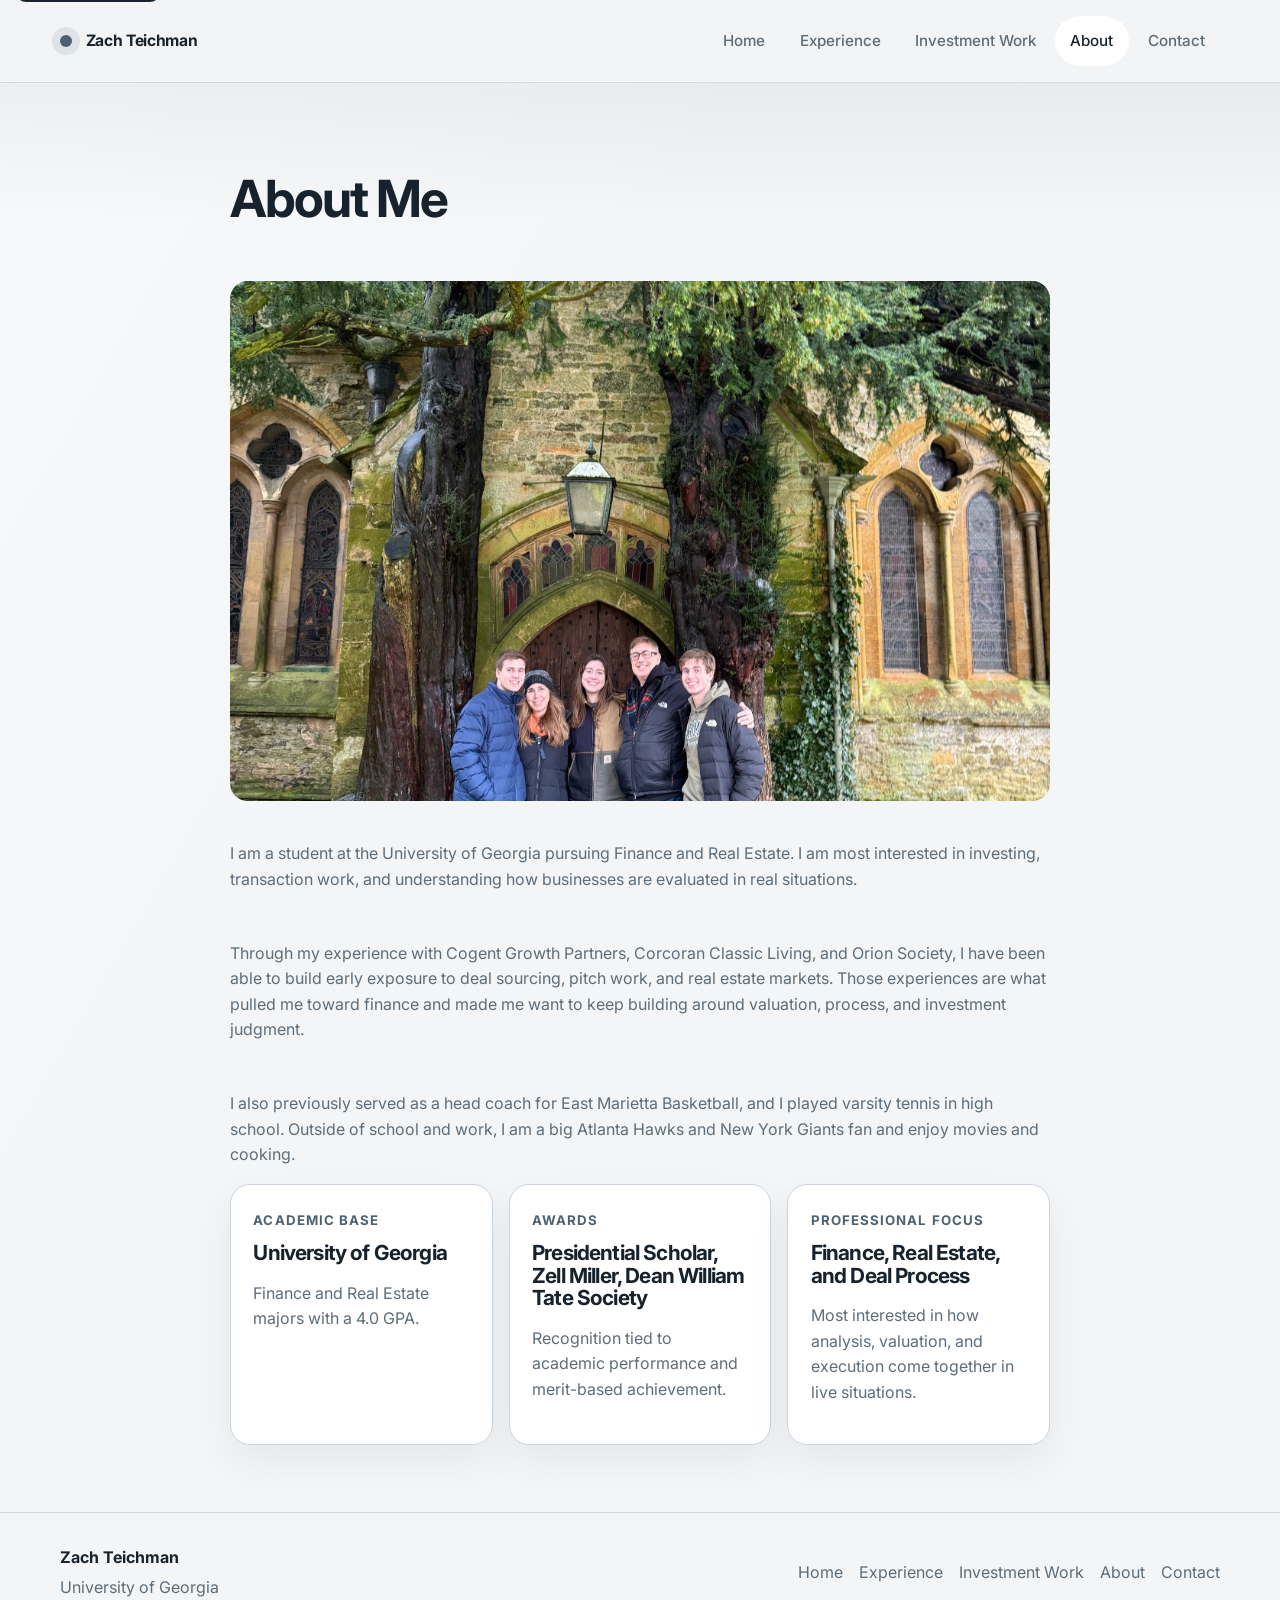
==== commit ebdaa21b: "Remove aspiring analyst subtitle" ====
--- a/about.html
+++ b/about.html
@@ -25,7 +25,6 @@
           <span class="brand-mark"></span>
           <span class="brand-text">
             <strong>Zach Teichman</strong>
-            <span>Aspiring Investment Banking Analyst</span>
           </span>
         </a>
         <button
--- a/styles.css
+++ b/styles.css
@@ -260,6 +260,85 @@
   margin-top: 2rem;
 }
 
+.logo-strip {
+  display: grid;
+  grid-template-columns: repeat(4, minmax(0, 1fr));
+  gap: 0.8rem;
+  margin-top: 1.35rem;
+}
+
+.logo-chip {
+  display: flex;
+  align-items: center;
+  justify-content: center;
+  gap: 0.6rem;
+  min-height: 92px;
+  padding: 0.75rem 0.9rem;
+  border: 1px solid rgba(203, 213, 221, 0.7);
+  border-radius: 16px;
+  background: rgba(255, 255, 255, 0.78);
+  overflow: hidden;
+}
+
+.logo-chip-image {
+  padding: 0.75rem 0.9rem;
+}
+
+.logo-mark {
+  display: inline-flex;
+  align-items: center;
+  justify-content: center;
+  min-width: 2rem;
+  height: 2rem;
+  padding: 0 0.35rem;
+  border-radius: 999px;
+  background: var(--accent-soft);
+  color: var(--accent);
+  font-size: 0.8rem;
+  font-weight: 800;
+  letter-spacing: 0.02em;
+}
+
+.logo-name {
+  font-size: 0.92rem;
+  font-weight: 700;
+  color: var(--text);
+}
+
+.logo-image {
+  display: block;
+  width: 100%;
+  height: auto;
+  max-width: 180px;
+  max-height: 58px;
+  object-fit: contain;
+  transform-origin: center center;
+}
+
+.logo-image-uga {
+  max-width: 140px;
+  max-height: 44px;
+  transform: scale(2.35);
+}
+
+.logo-image-cogent {
+  max-width: 182px;
+  max-height: 54px;
+  transform: scale(1.18);
+}
+
+.logo-image-corcoran {
+  max-width: 128px;
+  max-height: 30px;
+  transform: scale(2.65);
+}
+
+.logo-image-orion {
+  max-width: 74px;
+  max-height: 74px;
+  transform: scale(1.4);
+}
+
 .button {
   display: inline-flex;
   align-items: center;
@@ -490,6 +569,48 @@
   border-top: 1px solid rgba(203, 213, 221, 0.8);
 }
 
+.proof-headline {
+  display: grid;
+  gap: 0.55rem;
+  margin-bottom: 1.1rem;
+}
+
+.proof-headline h2 {
+  max-width: 12ch;
+  font-size: clamp(2.2rem, 4.2vw, 4rem);
+}
+
+.proof-strip-prominent {
+  gap: 1.1rem;
+  padding-top: 0;
+  border-top: 0;
+}
+
+.experience-strip {
+  display: grid;
+  grid-template-columns: repeat(3, minmax(0, 1fr));
+  gap: 1rem;
+  margin-top: 1.45rem;
+}
+
+.experience-strip-card {
+  padding: 1.35rem 1.4rem;
+  border: 1px solid var(--line);
+  border-radius: 18px;
+  background: linear-gradient(180deg, rgba(255, 255, 255, 0.94), rgba(233, 238, 242, 0.82));
+  box-shadow: var(--shadow);
+}
+
+.experience-strip-card h3 {
+  margin-top: 0.55rem;
+  font-size: 1.18rem;
+}
+
+.experience-strip-card p {
+  margin: 0.55rem 0 0;
+  color: var(--muted);
+}
+
 .proof-item {
   padding: 1.3rem 1.4rem;
   border-top: 2px solid var(--accent);
@@ -500,6 +621,11 @@
   transition: transform 220ms ease, box-shadow 220ms ease;
 }
 
+.proof-item-feature {
+  background: linear-gradient(180deg, rgba(255, 255, 255, 0.98), rgba(233, 238, 242, 0.9));
+  border-top-width: 4px;
+}
+
 .proof-item:hover {
   transform: translateY(-2px);
   box-shadow: 0 20px 46px rgba(20, 20, 20, 0.09);
@@ -517,8 +643,9 @@
 
 .proof-item strong {
   display: block;
-  font-size: 1.12rem;
-  letter-spacing: -0.03em;
+  font-size: 1.42rem;
+  line-height: 1.05;
+  letter-spacing: -0.04em;
 }
 
 .proof-item p {
@@ -596,6 +723,77 @@
   grid-template-columns: minmax(0, 1.15fr) minmax(0, 0.85fr);
   gap: 1rem;
   align-items: stretch;
+}
+
+.sample-grid {
+  display: grid;
+  grid-template-columns: repeat(3, minmax(0, 1fr));
+  gap: 1rem;
+}
+
+.sample-card {
+  display: grid;
+  gap: 1rem;
+  padding: 1rem;
+  border: 1px solid var(--line);
+  border-radius: 20px;
+  background: var(--surface);
+  box-shadow: var(--shadow);
+  transition: transform 220ms ease, box-shadow 220ms ease;
+}
+
+.sample-card:hover {
+  transform: translateY(-3px);
+  box-shadow: 0 20px 46px rgba(20, 20, 20, 0.1);
+}
+
+.sample-card-primary {
+  background: linear-gradient(180deg, rgba(255, 255, 255, 0.96), rgba(233, 238, 242, 0.84));
+}
+
+.sample-thumb {
+  display: grid;
+  gap: 0.45rem;
+  min-height: 170px;
+  padding: 1.1rem;
+  border-radius: 16px;
+  background:
+    linear-gradient(180deg, rgba(76, 98, 114, 0.12), rgba(23, 34, 45, 0.04)),
+    var(--surface-alt);
+  border: 1px solid rgba(203, 213, 221, 0.9);
+}
+
+.sample-thumb span,
+.sample-thumb small {
+  color: var(--muted);
+}
+
+.sample-thumb span {
+  text-transform: uppercase;
+  letter-spacing: 0.1em;
+  font-size: 0.72rem;
+  font-weight: 700;
+}
+
+.sample-thumb strong {
+  font-size: 1.55rem;
+  line-height: 1.08;
+  letter-spacing: -0.04em;
+}
+
+.sample-thumb small {
+  font-size: 0.86rem;
+  line-height: 1.45;
+}
+
+.sample-body h3 {
+  margin-top: 0.45rem;
+  font-size: 1.18rem;
+}
+
+.sample-body p {
+  margin: 0.55rem 0 0;
+  color: var(--muted);
 }
 
 .spotlight-card {
@@ -926,7 +1124,8 @@
   .analysis-grid,
   .credibility-layout,
   .featured-work-layout,
-  .pitch-banner {
+  .pitch-banner,
+  .sample-grid {
     grid-template-columns: 1fr;
   }
 
@@ -936,6 +1135,18 @@
 
   .proof-strip {
     grid-template-columns: repeat(2, minmax(0, 1fr));
+  }
+
+  .logo-strip {
+    grid-template-columns: repeat(2, minmax(0, 1fr));
+  }
+
+  .logo-chip {
+    min-height: 90px;
+  }
+
+  .experience-strip {
+    grid-template-columns: 1fr;
   }
 
   .hero-headshot,
@@ -990,6 +1201,36 @@
     grid-template-columns: 1fr;
   }
 
+  .logo-chip {
+    min-height: 84px;
+    padding: 0.7rem 0.85rem;
+  }
+
+  .logo-image {
+    max-width: min(40vw, 180px);
+    max-height: 50px;
+  }
+
+  .logo-image-uga {
+    max-width: min(30vw, 132px);
+    max-height: 38px;
+  }
+
+  .logo-image-cogent {
+    max-width: min(42vw, 182px);
+    max-height: 48px;
+  }
+
+  .logo-image-corcoran {
+    max-width: min(28vw, 118px);
+    max-height: 28px;
+  }
+
+  .logo-image-orion {
+    max-width: min(18vw, 68px);
+    max-height: 68px;
+  }
+
   .proof-grid .info-card,
   .feature-grid .feature-card,
   .work-grid .work-card,
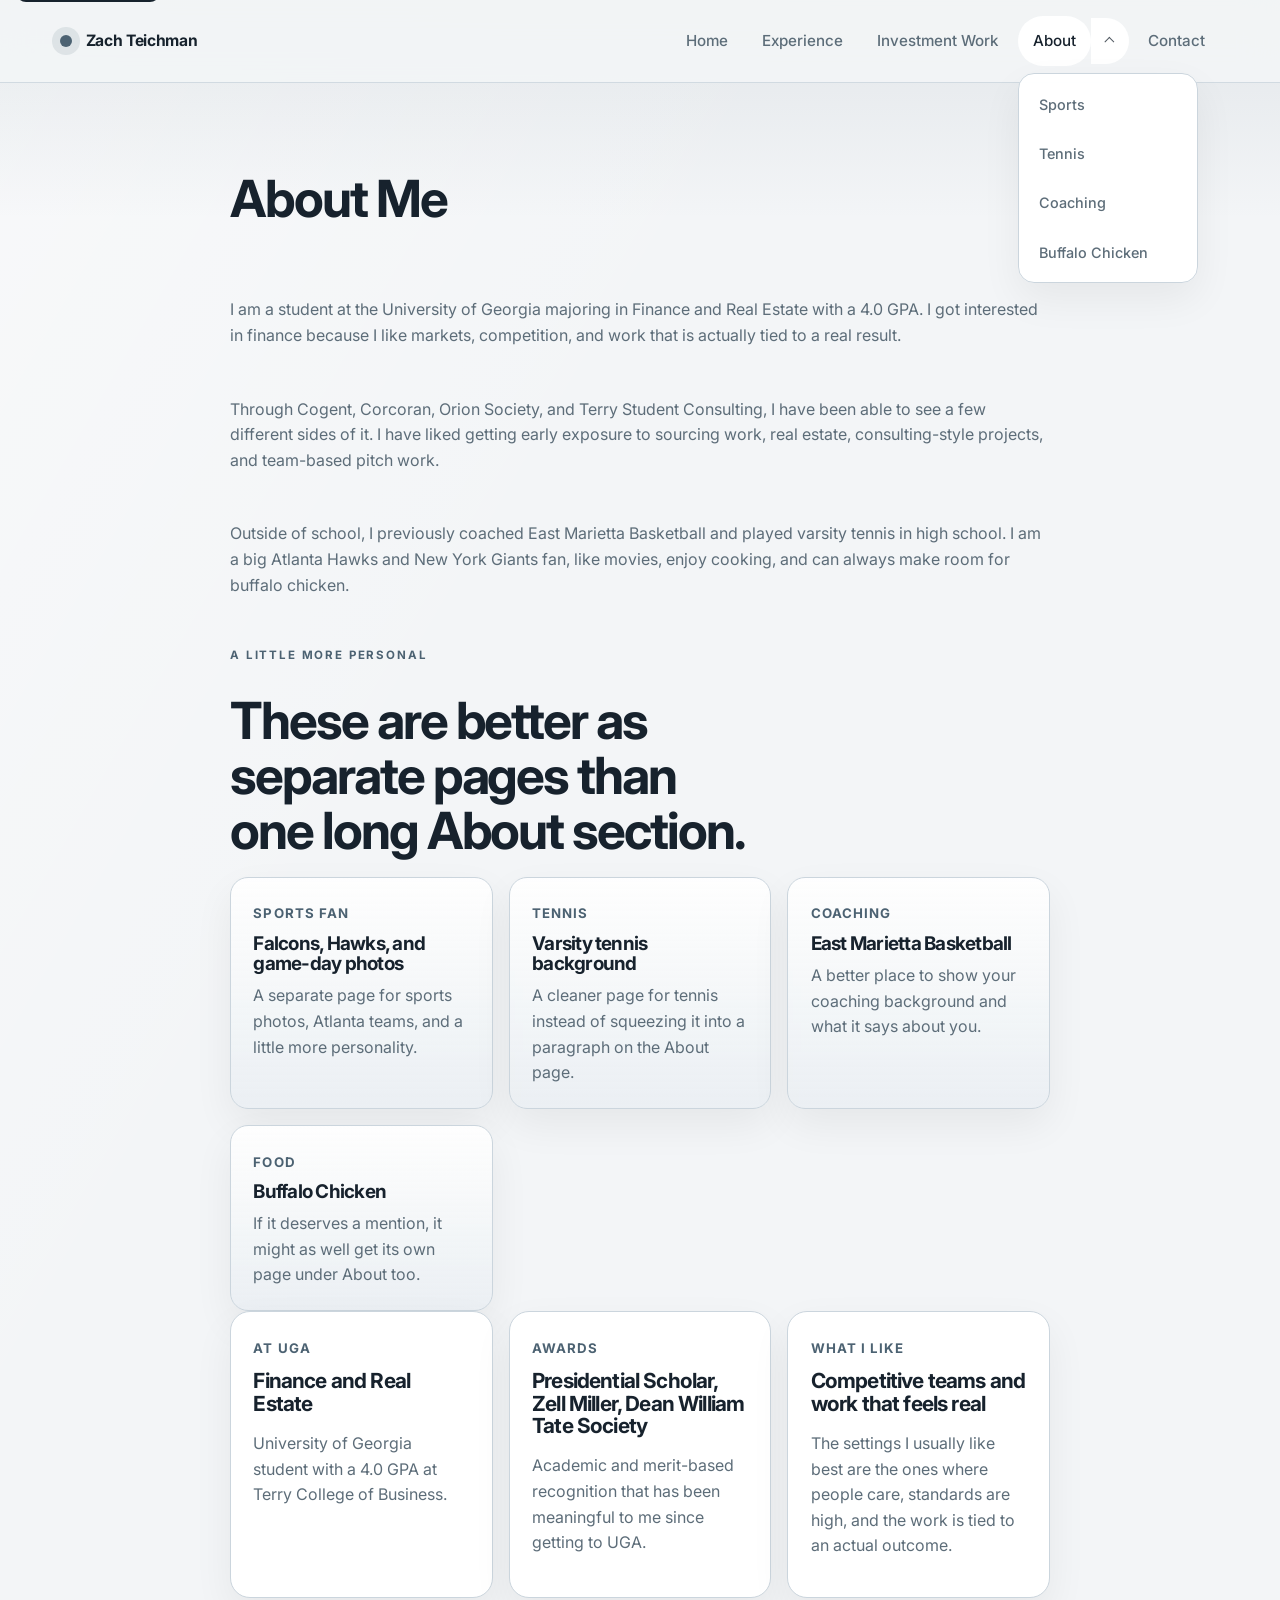
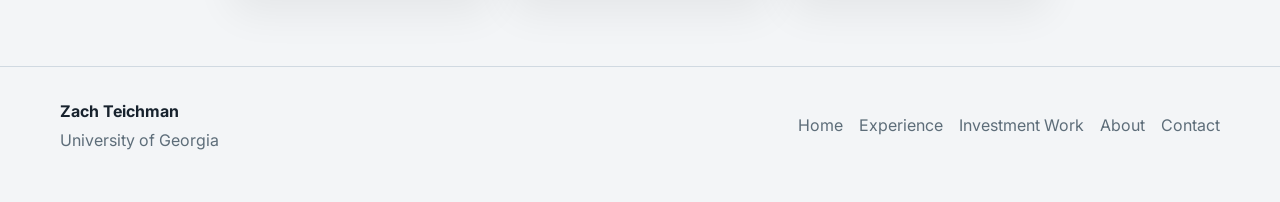
==== commit d98f05eb: "Adjust outside class text casing" ====
--- a/about.html
+++ b/about.html
@@ -6,7 +6,7 @@
     <title>About | Zach Teichman</title>
     <meta
       name="description"
-      content="About Zach Teichman, an aspiring investment banking analyst focused on finance, valuation, and deal process."
+      content="About Zach Teichman, a University of Georgia student studying finance and real estate with interests in investing, deal work, sports, and coaching."
     />
     <link rel="preconnect" href="https://fonts.googleapis.com" />
     <link rel="preconnect" href="https://fonts.gstatic.com" crossorigin />
@@ -41,7 +41,18 @@
           <a href="index.html">Home</a>
           <a href="experience.html">Experience</a>
           <a href="investment-work.html">Investment Work</a>
-          <a href="about.html">About</a>
+          <div class="nav-group">
+            <div class="nav-parent-row">
+              <a href="about.html" class="nav-parent">About</a>
+              <button class="nav-subtoggle" type="button" aria-expanded="false" aria-label="Open about pages"></button>
+            </div>
+            <div class="nav-dropdown" aria-label="About sections">
+              <a href="sports.html">Sports</a>
+              <a href="tennis.html">Tennis</a>
+              <a href="coaching.html">Coaching</a>
+              <a href="buffalo-chicken.html">Buffalo Chicken</a>
+            </div>
+          </div>
           <a href="contact.html">Contact</a>
         </nav>
       </div>
@@ -56,56 +67,71 @@
 
       <section class="section">
         <div class="container narrow">
-          <section class="about-photo-block">
-            <div class="about-photo-card">
-              <img
-                class="family-photo-image"
-                src="family.jpg"
-                alt="Zach Teichman with family"
-              />
-              <div class="family-photo-placeholder">
-                Add a photo named <strong>family.jpg</strong> to this project folder
-                and it will appear here automatically.
-              </div>
+          <div class="body-copy">
+            <p>
+              I am a student at the University of Georgia majoring in Finance and
+              Real Estate with a 4.0 GPA. I got interested in finance because I
+              like markets, competition, and work that is actually tied to a real
+              result.
+            </p>
+            <p>
+              Through Cogent, Corcoran, Orion Society, and Terry Student
+              Consulting, I have been able to see a few different sides of it. I
+              have liked getting early exposure to sourcing work, real estate,
+              consulting-style projects, and team-based pitch work.
+            </p>
+            <p>
+              Outside of school, I previously coached East Marietta Basketball and
+              played varsity tennis in high school. I am a big Atlanta Hawks and
+              New York Giants fan, like movies, enjoy cooking, and can always make
+              room for buffalo chicken.
+            </p>
+          </div>
+
+          <section class="interest-links">
+            <div class="section-heading compact-heading">
+              <p class="eyebrow">A Little More Personal</p>
+              <h2>These are better as separate pages than one long About section.</h2>
+            </div>
+            <div class="interest-link-grid">
+              <a class="interest-link-card" href="sports.html">
+                <span class="info-kicker">Sports Fan</span>
+                <h3>Falcons, Hawks, and game-day photos</h3>
+                <p>A separate page for sports photos, Atlanta teams, and a little more personality.</p>
+              </a>
+              <a class="interest-link-card" href="tennis.html">
+                <span class="info-kicker">Tennis</span>
+                <h3>Varsity tennis background</h3>
+                <p>A cleaner page for tennis instead of squeezing it into a paragraph on the About page.</p>
+              </a>
+              <a class="interest-link-card" href="coaching.html">
+                <span class="info-kicker">Coaching</span>
+                <h3>East Marietta Basketball</h3>
+                <p>A better place to show your coaching background and what it says about you.</p>
+              </a>
+              <a class="interest-link-card" href="buffalo-chicken.html">
+                <span class="info-kicker">Food</span>
+                <h3>Buffalo Chicken</h3>
+                <p>If it deserves a mention, it might as well get its own page under About too.</p>
+              </a>
             </div>
           </section>
 
-          <div class="body-copy">
-            <p>
-              I am a student at the University of Georgia pursuing Finance and Real
-              Estate. I am most interested in investing, transaction work, and
-              understanding how businesses are evaluated in real situations.
-            </p>
-            <p>
-              Through my experience with Cogent Growth Partners, Corcoran Classic
-              Living, and Orion Society, I have been able to build early exposure to
-              deal sourcing, pitch work, and real estate markets. Those experiences
-              are what pulled me toward finance and made me want to keep building
-              around valuation, process, and investment judgment.
-            </p>
-            <p>
-              I also previously served as a head coach for East Marietta Basketball,
-              and I played varsity tennis in high school. Outside of school and
-              work, I am a big Atlanta Hawks and New York Giants fan and enjoy
-              movies and cooking.
-            </p>
-          </div>
-
           <div class="detail-grid">
             <article class="info-card">
-              <span class="info-kicker">Academic Base</span>
-              <h3>University of Georgia</h3>
-              <p>Finance and Real Estate majors with a 4.0 GPA.</p>
+              <span class="info-kicker">At UGA</span>
+              <h3>Finance and Real Estate</h3>
+              <p>University of Georgia student with a 4.0 GPA at Terry College of Business.</p>
             </article>
             <article class="info-card">
               <span class="info-kicker">Awards</span>
               <h3>Presidential Scholar, Zell Miller, Dean William Tate Society</h3>
-              <p>Recognition tied to academic performance and merit-based achievement.</p>
+              <p>Academic and merit-based recognition that has been meaningful to me since getting to UGA.</p>
             </article>
             <article class="info-card">
-              <span class="info-kicker">Professional Focus</span>
-              <h3>Finance, Real Estate, and Deal Process</h3>
-              <p>Most interested in how analysis, valuation, and execution come together in live situations.</p>
+              <span class="info-kicker">What I Like</span>
+              <h3>Competitive teams and work that feels real</h3>
+              <p>The settings I usually like best are the ones where people care, standards are high, and the work is tied to an actual outcome.</p>
             </article>
           </div>
         </div>
--- a/styles.css
+++ b/styles.css
@@ -137,6 +137,92 @@
   transition: color 180ms ease, background-color 180ms ease;
 }
 
+.nav-group {
+  position: relative;
+}
+
+.nav-parent-row {
+  display: inline-flex;
+  align-items: center;
+}
+
+.nav-parent {
+  display: inline-flex;
+  align-items: center;
+  border-radius: 999px 0 0 999px;
+}
+
+.nav-subtoggle {
+  display: inline-flex;
+  align-items: center;
+  justify-content: center;
+  width: 2.35rem;
+  min-height: 46px;
+  padding: 0;
+  border: 0;
+  border-radius: 0 999px 999px 0;
+  background: transparent;
+  color: var(--muted);
+  cursor: pointer;
+  transition: color 180ms ease, background-color 180ms ease;
+}
+
+.nav-subtoggle::before {
+  content: "";
+  width: 0.42rem;
+  height: 0.42rem;
+  border-right: 1.5px solid currentColor;
+  border-bottom: 1.5px solid currentColor;
+  transform: translateY(-0.08rem) rotate(45deg);
+  opacity: 0.75;
+}
+
+.nav-dropdown {
+  position: absolute;
+  top: calc(100% + 0.45rem);
+  left: 0;
+  min-width: 180px;
+  display: grid;
+  gap: 0.2rem;
+  padding: 0.45rem;
+  border: 1px solid var(--line);
+  border-radius: 16px;
+  background: rgba(255, 255, 255, 0.98);
+  box-shadow: var(--shadow);
+  opacity: 0;
+  pointer-events: none;
+  transform: translateY(6px);
+  transition: opacity 180ms ease, transform 180ms ease;
+}
+
+.nav-dropdown a {
+  padding: 0.72rem 0.85rem;
+  border-radius: 12px;
+  font-size: 0.9rem;
+}
+
+.nav-group:hover .nav-dropdown,
+.nav-group:focus-within .nav-dropdown,
+.nav-group.is-open .nav-dropdown {
+  opacity: 1;
+  pointer-events: auto;
+  transform: translateY(0);
+}
+
+.nav-group:hover .nav-subtoggle,
+.nav-group:focus-within .nav-subtoggle,
+.nav-group.is-open .nav-subtoggle,
+.nav-group:hover .nav-parent,
+.nav-group:focus-within .nav-parent,
+.nav-group.is-open .nav-parent {
+  color: var(--text);
+  background: var(--surface);
+}
+
+.nav-group.is-open .nav-subtoggle::before {
+  transform: translateY(0.04rem) rotate(225deg);
+}
+
 .site-nav a:hover,
 .site-nav a:focus-visible,
 .site-nav a.is-active {
@@ -262,7 +348,7 @@
 
 .logo-strip {
   display: grid;
-  grid-template-columns: repeat(4, minmax(0, 1fr));
+  grid-template-columns: repeat(5, minmax(0, 1fr));
   gap: 0.8rem;
   margin-top: 1.35rem;
 }
@@ -321,6 +407,12 @@
   transform: scale(2.35);
 }
 
+.logo-image-tsc {
+  max-width: 104px;
+  max-height: 104px;
+  transform: scale(1.45);
+}
+
 .logo-image-cogent {
   max-width: 182px;
   max-height: 54px;
@@ -334,9 +426,9 @@
 }
 
 .logo-image-orion {
-  max-width: 74px;
-  max-height: 74px;
-  transform: scale(1.4);
+  max-width: 72px;
+  max-height: 72px;
+  transform: scale(1.32);
 }
 
 .button {
@@ -667,6 +759,34 @@
   border-top: 1px solid rgba(203, 213, 221, 0.8);
 }
 
+.personality-grid {
+  display: grid;
+  grid-template-columns: repeat(2, minmax(0, 1fr));
+  gap: 1rem;
+}
+
+.personality-card {
+  padding: 1.55rem;
+  border: 1px solid var(--line);
+  border-radius: var(--radius);
+  background: linear-gradient(180deg, rgba(255, 255, 255, 0.94), rgba(233, 238, 242, 0.82));
+  box-shadow: var(--shadow);
+}
+
+.personality-card h3 {
+  margin-top: 0.55rem;
+  font-size: 1.45rem;
+}
+
+.personality-card p {
+  margin: 0.7rem 0 0;
+  color: var(--muted);
+}
+
+.compact-heading {
+  margin-bottom: 1.15rem;
+}
+
 .credential-row {
   display: grid;
   grid-template-columns: auto minmax(0, 1fr);
@@ -903,6 +1023,70 @@
 
 .about-photo-block {
   margin-bottom: 1.5rem;
+}
+
+.interest-links {
+  margin-top: 2rem;
+}
+
+.interest-link-grid,
+.campus-grid {
+  display: grid;
+  grid-template-columns: repeat(3, minmax(0, 1fr));
+  gap: 1rem;
+}
+
+.interest-link-card,
+.campus-card,
+.photo-story-card {
+  display: block;
+  padding: 1.4rem;
+  border: 1px solid var(--line);
+  border-radius: 18px;
+  background: linear-gradient(180deg, rgba(255, 255, 255, 0.94), rgba(233, 238, 242, 0.82));
+  box-shadow: var(--shadow);
+}
+
+.interest-link-card h3,
+.campus-card h3 {
+  margin-top: 0.5rem;
+  font-size: 1.18rem;
+}
+
+.interest-link-card p,
+.campus-card p,
+.photo-story-card p {
+  margin: 0.55rem 0 0;
+  color: var(--muted);
+}
+
+.interest-link-card {
+  transition: transform 220ms ease, box-shadow 220ms ease;
+}
+
+.interest-link-card:hover,
+.interest-link-card:focus-visible {
+  transform: translateY(-2px);
+  box-shadow: 0 20px 46px rgba(20, 20, 20, 0.09);
+}
+
+.photo-story {
+  margin-top: 1.4rem;
+}
+
+.interest-photo-placeholder {
+  display: flex;
+  align-items: flex-end;
+  min-height: 200px;
+  margin-top: 1rem;
+  padding: 1rem;
+  border: 1px dashed var(--line);
+  border-radius: 14px;
+  background:
+    linear-gradient(180deg, rgba(76, 98, 114, 0.12), rgba(23, 34, 45, 0.03)),
+    var(--surface-alt);
+  color: var(--muted);
+  font-weight: 500;
 }
 
 .about-photo-card {
@@ -1125,6 +1309,9 @@
   .credibility-layout,
   .featured-work-layout,
   .pitch-banner,
+  .interest-link-grid,
+  .campus-grid,
+  .personality-grid,
   .sample-grid {
     grid-template-columns: 1fr;
   }
@@ -1184,6 +1371,60 @@
     border-radius: 12px;
   }
 
+  .nav-group {
+    width: 100%;
+  }
+
+  .nav-parent-row {
+    width: 100%;
+  }
+
+  .nav-parent {
+    width: 100%;
+    border-radius: 12px 0 0 12px;
+  }
+
+  .nav-subtoggle {
+    min-height: 100%;
+    border-radius: 0 12px 12px 0;
+  }
+
+  .nav-dropdown {
+    position: static;
+    min-width: 0;
+    margin-top: 0.25rem;
+    padding: 0.3rem 0 0 0.85rem;
+    border: 0;
+    border-left: 1px solid var(--line);
+    border-radius: 0;
+    background: transparent;
+    box-shadow: none;
+    opacity: 0;
+    max-height: 0;
+    overflow: hidden;
+    pointer-events: none;
+    transform: none;
+    transition: max-height 180ms ease, opacity 180ms ease;
+  }
+
+  .nav-group:hover .nav-dropdown,
+  .nav-group:focus-within .nav-dropdown {
+    opacity: 0;
+    max-height: 0;
+    pointer-events: none;
+  }
+
+  .nav-group.is-open .nav-dropdown {
+    opacity: 1;
+    max-height: 220px;
+    pointer-events: auto;
+  }
+
+  .nav-dropdown a {
+    padding: 0.6rem 0.7rem;
+    font-size: 0.88rem;
+  }
+
   .nav-toggle {
     display: inline-flex;
   }
